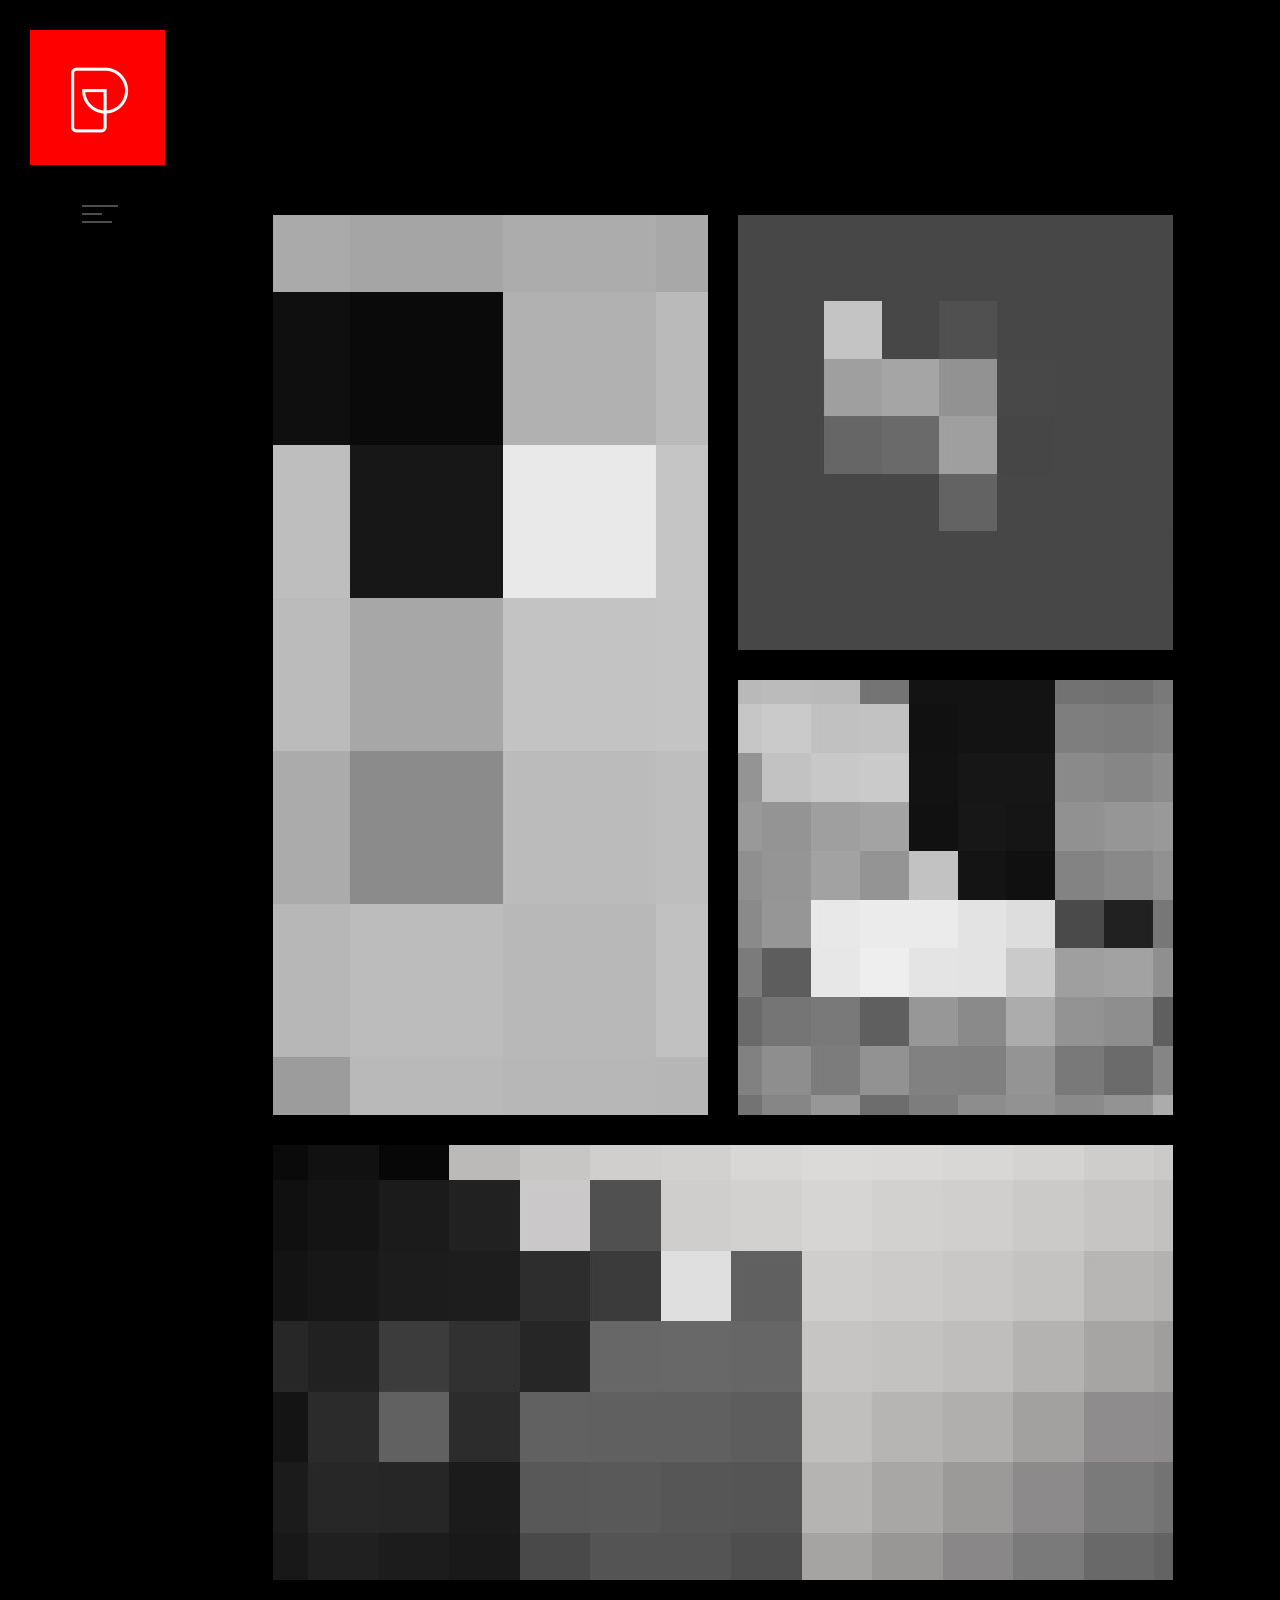
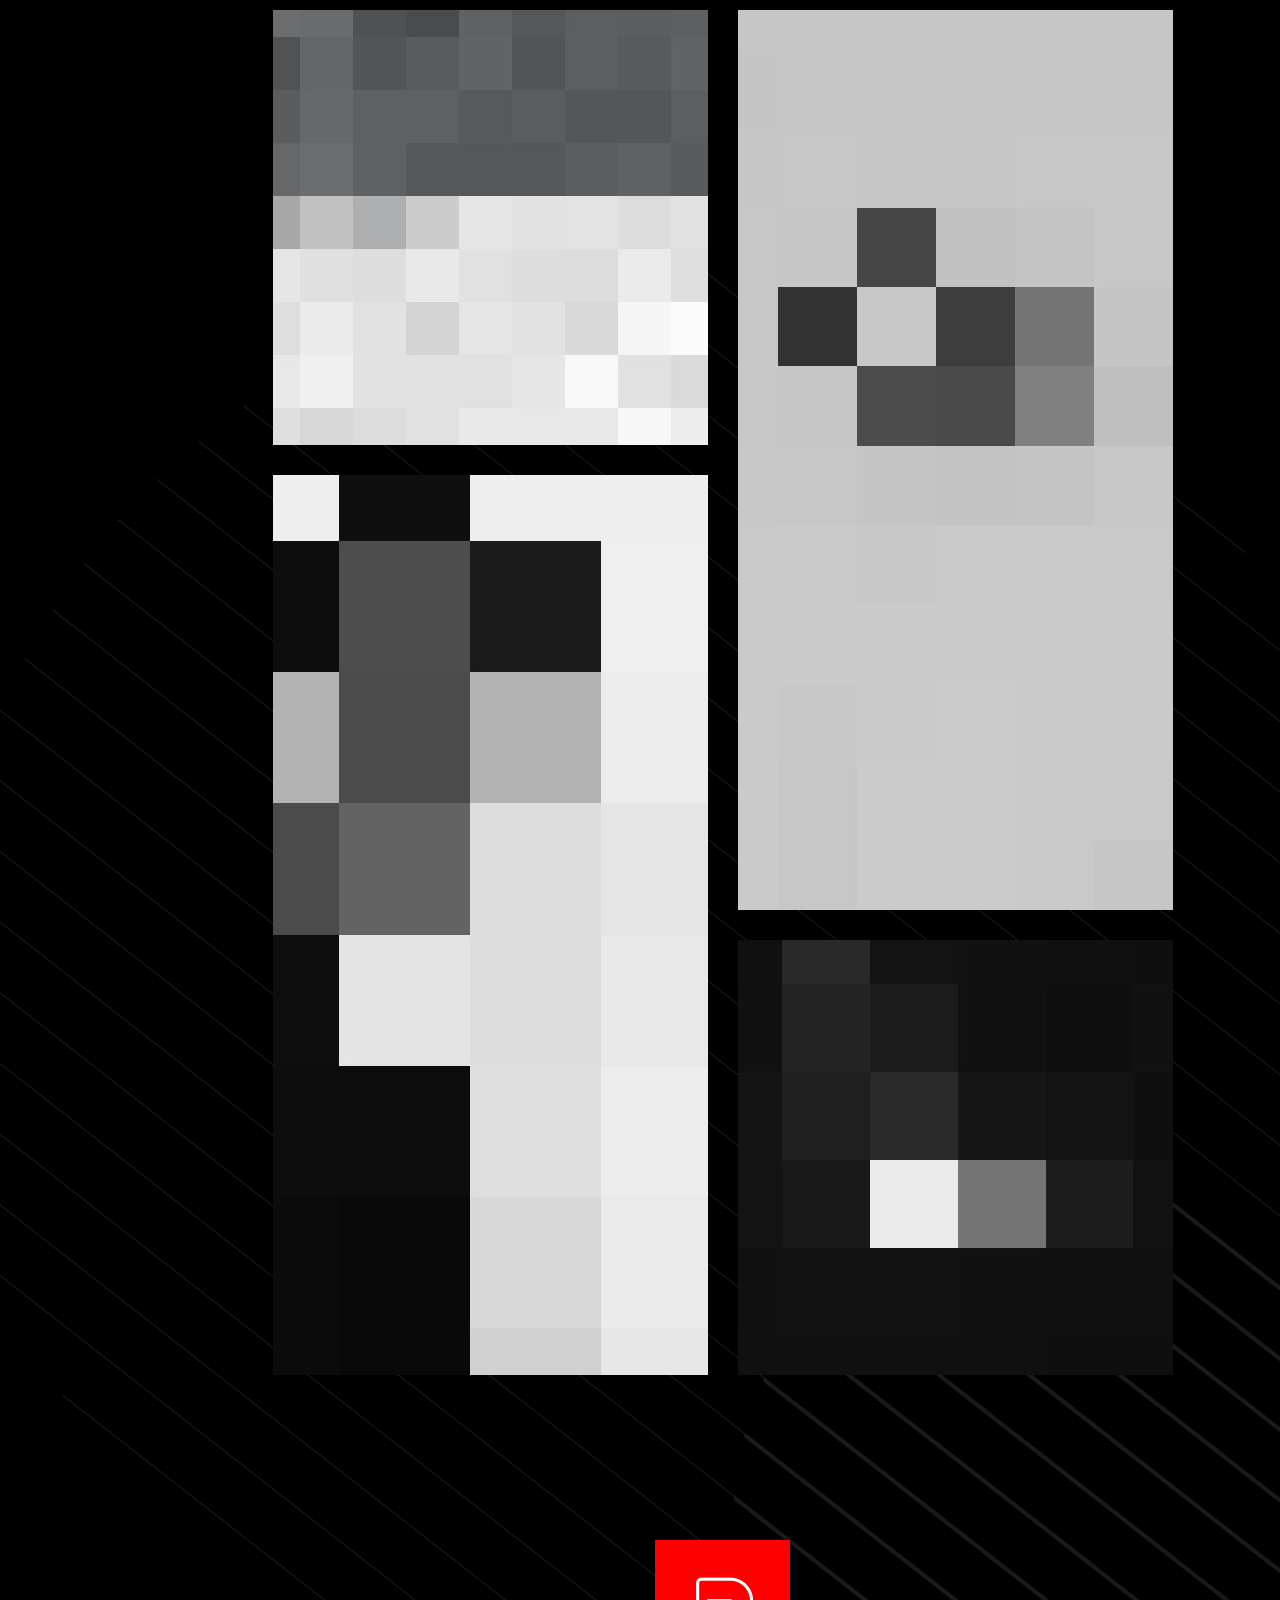
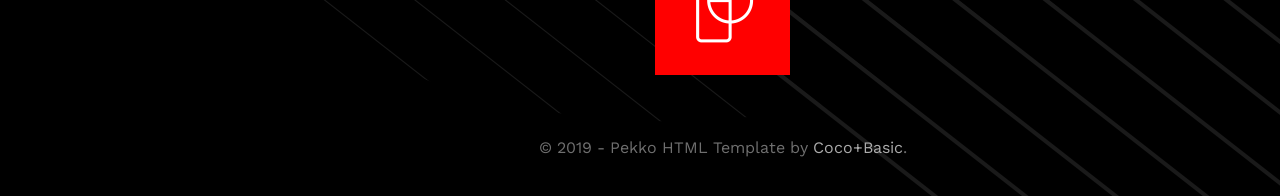
==== index.html @ 42a33bff "Index initial push" ====
<!DOCTYPE HTML>
<html lang="en-US">
    <head>
        <title>Pekko -  Minimal Black HTML Template</title>
        <meta http-equiv="Content-Type" content="text/html; charset=UTF-8">
        <meta name="description" content="Template by CocoBasic" />
        <meta name="keywords" content="HTML, CSS, JavaScript, PHP" />
        <meta name="author" content="CocoBasic" />
        <meta name="viewport" content="width=device-width, initial-scale=1, maximum-scale=1">

        <link rel="shortcut icon" href="images/favicon.ico" />    
        <link href='https://fonts.googleapis.com/css?family=Work%20Sans:400,500,700%7CUnna:400,700' rel='stylesheet' type='text/css'>		
        <link rel="stylesheet" type="text/css"  href='style.css' />

        <!--[if lt IE 9]>
                <script src="js/html5shiv.js"></script>            
                <script src="js/respond.min.js"></script>                   
        <![endif]-->         
    </head>

    <body class="page-background">

        <div class="site-wrapper">                  
            <div class="doc-loader"></div>  

            <div class="menu-holder-front">     
                <div class="header-logo">
                    <a href="index.html">
                        <img src="images/logo.png" alt="Pekko">
                    </a>               
                </div>

                <div class="toggle-holder">
                    <div id="toggle">
                        <div class="menu-line"></div>
                    </div>                
                </div>   
            </div> 

            <div class="menu-holder-back">               
                <div class="menu-wrapper-back">               
                    <nav id="header-main-menu">
                        <ul class="main-menu sm sm-clean">
                            <li>
                                <span class="menu-num">01</span>
                                <a href="index.html">Home</a>                                
                            </li>
                            <li>
                                <span class="menu-num">02</span>
                                <a href="about.html">About</a>
                            </li>                            
                            <li>
                                <span class="menu-num">03</span>
                                <a href="blog.html">Blog</a>
                            </li>
                            <li>
                                <span class="menu-num">04</span>
                                <a href="contact.html">Contact</a>
                            </li>
                        </ul>                        
                    </nav>       

                    <div class="menu-right-text">
                        <p class="menu-text-title">EMAIL</p>
                        <div class="menu-text">
                            hello@yourwebsite.com
                        </div>
                        <br>
                        <p class="menu-text-title">PHONE</p>
                        <div class="menu-text">
                            +988 345 783 174
                        </div>
                        <br>
                        <p class="menu-text-title">LOCATION</p>
                        <div class="menu-text">
                            2546 Some Street, <br>
                            US Based Left 5,<br>
                            United States, New York
                        </div>
                        <br>
                        <div class="social-holder ">
                            <a class="social-text" href="#">TWITTER</a>
                            <a class="social-text" href="#">FACEBOOK</a>
                            <a class="social-text" href="#">INSTAGRAM</a>
                        </div>
                    </div>
                </div>
            </div>                      

            <!-- Page Content Holder -->
            <div id="content" class="site-content">
                <div class="content-holder center-relative content-1170">
                    <div id="portfolio-wrapper">
                        <ul class="grid" id="portfolio-grid">                            
                            <li class="grid-sizer"></li>

                            <li class="grid-item p_one_hlaf animate">
                                <a class="item-link" href="single-portfolio.html">
                                    <img src="images/home_01.jpg" alt="" />
                                    <div class="portfolio-text-holder">
                                        <p class="portfolio-title">PHOTOGRAPHY</p>
                                    </div>
                                </a>
                            </li>

                            <li class="grid-item p_one_hlaf animate">
                                <a class="item-link" href="images/home_02B.jpg" data-rel="prettyPhoto[portfolio]">
                                    <img src="images/home_02.jpg" alt="" />
                                    <div class="portfolio-text-holder">
                                        <p class="portfolio-title">MOCKUP</p>
                                    </div>
                                </a>
                            </li>

                            <li class="grid-item p_one_hlaf animate">
                                <a class="item-link" href="https://vimeo.com/199192931" data-rel="prettyPhoto[portfolio]">
                                    <img src="images/home_03.jpg" alt="" />
                                    <div class="portfolio-text-holder">
                                        <p class="portfolio-title">SNEAKERS</p>
                                    </div>
                                </a>
                            </li>

                            <li class="grid-item p_one animate">
                                <a class="item-link" href="images/home_04.jpg" data-rel="prettyPhoto[portfolio]">
                                    <img src="images/home_04.jpg" alt="" />
                                    <div class="portfolio-text-holder">
                                        <p class="portfolio-title">ARCHITECTURE</p>
                                    </div>
                                </a>
                            </li>

                            <li class="grid-item p_one_hlaf animate">
                                <a class="item-link" href="single-portfolio.html">
                                    <img src="images/home_05.jpg" alt="" />
                                    <div class="portfolio-text-holder">
                                        <p class="portfolio-title">ART</p>
                                    </div>
                                </a>
                            </li>

                            <li class="grid-item p_one_hlaf animate">
                                <a class="item-link" href="images/home_06.jpg" data-rel="prettyPhoto[portfolio]">
                                    <img src="images/home_06.jpg" alt="" />
                                    <div class="portfolio-text-holder">
                                        <p class="portfolio-title">OFFICE</p>
                                    </div>
                                </a>
                            </li>

                            <li class="grid-item p_one_hlaf animate">
                                <a class="item-link" href="single-portfolio.html">
                                    <img src="images/home_07.jpg" alt="" />
                                    <div class="portfolio-text-holder">
                                        <p class="portfolio-title">MODEL</p>
                                    </div>
                                </a>
                            </li>

                            <li class="grid-item p_one_hlaf animate">
                                <a class="item-link" href="single-portfolio.html">
                                    <img src="images/home_08.jpg" alt="" />
                                    <div class="portfolio-text-holder">
                                        <p class="portfolio-title">MOCKUP</p>
                                    </div>
                                </a>
                            </li>

                        </ul>
                    </div>
                </div> 
            </div> 
            <!-- End Page Content Holder --> 

            <footer class="footer">
                <div class="footer-content center-relative">

                    <div class="footer-logo">
                        <img src="images/logo.png" alt="Pekko">
                    </div>        

                    <div class="copyright-holder">
                        © 2019 - Pekko HTML Template by <a href="https://cocobasic.com">Coco+Basic</a>.            
                    </div>
                </div>                
            </footer>

        </div>

        <!--Load JavaScript-->
        <script src="js/jquery.js"></script>			
        <script src='js/jquery.smartmenus.min.js'></script>                                 
        <script src='js/isotope.pkgd.js'></script>                                    
        <script src='js/jquery.prettyPhoto.js'></script>                                            
        <script src='js/swiper.min.js'></script>                        
        <script src='js/main.js'></script>
    </body>
</html>
---- style.css ----
/*------------------------------------------------------------------

version 1.1

[Table of contents]
1. 3rd Part CSS Libraries
2. Global CSS
3. Menu CSS
4. Home CSS
5. About CSS
6. Image Slider CSS
7. Blog Page CSS
8. Single Post CSS
9. Contact Page CSS
10. Footer CSS
11. Responsive CSS
-------------------------------------------------------------------*/


/* ===================================
    1. 3rd Part CSS Libraries
====================================== */

@import url("css/clear.css");
@import url("css/sm-clean.css");
@import url("css/swiper.min.css");
@import url("css/prettyPhoto.css");
@import url("css/common.css");


/* ===================================
    2. Global CSS
====================================== */

body.wait-preloader {
    overflow: hidden;
}

body {
    font-family: 'Work Sans', sans-serif;
    font-size: 16px;
    line-height: 36px;
    font-weight: 400;
    color: #ffffff;
    background-color: #000;
    overflow-x: hidden;
}

body.page-background {
    background-image: url("images/lines.png");
    background-repeat: no-repeat;    
    background-position: bottom right;
}

body a {
    text-decoration: none;
    color: #ffffff;
    transition: color .2s ease;
}

body a:hover {
    color: #acacac;
}

body p {
    margin-bottom: 16px;
}

body.open.done {
    width: 100%;
    position: absolute;
    overflow-y:scroll;
}

.site-wrapper {
    overflow: hidden;
}

.site-wrapper img {
    max-width: 100%;
    max-height: 100%;
    width: auto;
    height: auto;
    display: block;
}

.doc-loader {
    position: fixed;
    left: 0px;
    top: 0px;
    width: 100%;
    height: 100%;
    z-index: 99999;
    background-color: #000;
}

.doc-loader img {
    width: 100px;
    height: 100px;
    position: absolute;
    top: 50%;    
    left: 50%;
    transform: translate(-50%, -50%);
}

.header-logo img {
    max-width: none;
    max-height: none;
    width: 135px;
    height: 135px;
}

.site-content {
    position: relative;
    transition: transform 0.7s ease;
    width: calc(100% - 235px);
    margin-left: 165px;
    margin-top: 200px;
    padding: 0 35px;
}

.open .site-content {    
    transform: translateY(70px);    
}

h1.entry-title.page-title {
    font-family: 'Unna', serif;
    font-weight: 700;
    margin-bottom: 60px;
    font-size: 47px;
    line-height: 120%;
    padding: 0;
}

.animate {
    opacity: 0;
    transition: .5s ease-in;
    -ms-transform: translate(0px,70px);
    -webkit-transform: translate(0px,70px);
    transform: translate(0px,70px); 
}

.animate.show-it {
    opacity: 1;
    -ms-transform: translate(0px,0px); 
    -webkit-transform: translate(0px,0px);
    transform: translate(0px,0px);  
}

.content-1170 {
    width: 1170px;
    max-width: 95%;
}

.content-960 {
    width: 960px;
    max-width: 95%;
}

.medium-text {
    font-size: 22px;
    line-height: 40px;
    color: #666;
}

.info-code {
    margin-bottom: 30px;
}

.info-code-title {
    font-size: 10px;
    letter-spacing: 5px;
    margin-bottom: 0;
    line-height: 100%;
    font-weight: 500;
    color: #666;
}

.info-code-content, 
.info-code-content a {
    font-size: 15px;
}

a.socail-text {
    margin-right: 15px;
    font-size: 13px;
    letter-spacing: 1px;
    font-weight: 700;
}

a.button {
    background-color: #000;
    padding: 8px 0px 8px 11px;
    display: inline-block;
    font-size: 11px;
    min-width: 170px;
    letter-spacing: 8px;
    transition: opacity .3s ease;
    text-align: center;
    border: 1px solid;
}

a.button:hover {
    opacity: 0.8; 
}

.page-featured-image {
    margin-bottom: 80px;
}


/* ===================================
    3. Menu CSS
====================================== */

.menu-holder-front {
    display: inline-block;
    position: fixed;
    top: 30px;
    left: 30px;
    z-index: 999;
}

.header-logo {
    transition: .7s;
}

.open .header-logo {
    opacity: 0;
    pointer-events: none;
    cursor: default;
    text-decoration: none;
}

.header-logo a {
    display: inline-block
}

.toggle-holder {
    position: relative;
    width: 70px;
    height: 70px;
    margin-left: 35px;
}

.open .toggle-holder {
    position: fixed;    
}

.toggle-holder:after {
    content: "";
    width: 100%;
    height: 0;
    position: absolute;
    left: 0;
    bottom: 0;
    background-color: red;
    z-index: -1;
    transition: .3s;
}

.open .toggle-holder:after {    
    height: 100%;    
    transition-delay: .5s;
}

#toggle {
    height: 70px;
    position: relative;
}

#toggle:hover {
    cursor: pointer;
}

#toggle:before, 
#toggle:after {
    content: '';
    height: 2px;
    width: 0;
    background: #4d4d4d;
    left: 17px;
    position: absolute;
    transform-origin: 50% 50%;
    transition: transform .7s, width .3s, margin .3s;
    top: 35px;
}

#toggle:before {    
    transform: translate3d(0, -8px, 0px);    
}

#toggle.on:before {
    transform: rotate3d(0, 0, 1, 45deg) translate3d(0, 0, 0);
    background-color: #fff;
    margin-left: 5px;
    margin-top: -2px;
    width: 26px !important;
    height: 4px;
}

#toggle.on:after {
    transform: rotate3d(0, 0, 1, -45deg);
    background-color: #fff;
    margin-left: 5px !important;
    margin-top: -2px;
    width: 26px !important;
    height: 4px;
}

#toggle:after { 
    transform: translate3d(0, 8px, 0);
}

#toggle .menu-line {
    width: 0;
    height: 2px;
    background: #4d4d4d;
    left: 17px;
    position: absolute;
    transition: transform .7s, width .3s, margin .3s;
    top: 35px;
}

#toggle.all-loaded .menu-line {
    width: 20px;
}

#toggle.all-loaded:before {
    width: 36px;
}

#toggle.all-loaded:after {
    width: 30px;
}

#toggle:hover .menu-line {
    margin-left: 8px;
}

#toggle:hover:after {
    margin-left: 3px;
}

#toggle.on:hover:after {
    margin-left: 0;
}

#toggle.on .menu-line {
    opacity: 0;
}

#header-main-menu {
    width: 40%;
    display: inline-block;
    vertical-align: top;    
}

span.menu-num {
    position: absolute;
    top: 5px;
    color: #666;
    left: -25px;
}

.main-menu.sm-clean {
    background-color: transparent;
    display: inline-block;
    max-width: 90%;
}

.main-menu > li {
    margin-bottom: 15px;
}

.sm ul {
    padding-left: 0;
}

.sm-clean a {
    position: relative;
}

.sm-clean a, 
.sm-clean a:hover, 
.sm-clean a:focus, 
.sm-clean a:active {
    font-family: 'Unna', serif;
    color: #fff;
    padding: 5px 0;
    font-size: 42px;
    line-height: 110%;
    font-weight: 400;    
}

.sm-clean > li > a:after {
    content: '';
    display: block;
    width: 0;
    height: 15px;
    background-color: #333333;
    transition: width .3s;
    position: absolute;
    left: -5%;
    bottom: 8px;
    z-index: -1;
}

.sm-clean a.current:after, 
.sm-clean a:hover:after, 
.sm-clean ul a:hover:after {
    width: 110%;
}

.sm-clean a.current {
    color: #ff0000;    
}

.sm-clean a span.sub-arrow {
    color: #acacac;
    font-size: 45px !important;
    right: -45px;
    left: auto;
}

.sm-clean a span.sub-arrow:before {
    display: block;
    content: '\203A';
    transform: rotate(90deg);
}

.sm-clean a.highlighted span.sub-arrow:before {
    display: block;
    content: '\203A';
    transform: rotate(270deg) translateY(-3px);
    margin-left: -4px;
}

.sm-clean .sub-menu li a,
.sm-clean .children li a {
    color: #bbbbbb;
    text-transform: uppercase;
    font-size: 15px;
    line-height: 10px;
    padding: 10px 0;
    letter-spacing: 0.5px;
    font-weight: 400;
}

.sm-clean .sub-menu li a:hover, 
.sm-clean .sub-menu li a.current, 
.sm-clean .children li a:hover, 
.sm-clean .children li a.current {
    color: #fff;
}

.menu-holder-back {
    width: 100%;
    position: fixed;
    background-color: #000;    
    background-image: url("images/lines.png");  
    background-repeat: no-repeat;
    background-position: bottom right;
    height: 100%;
    overflow-y: auto;
    overflow-x: hidden;
    z-index: 998;
    top: 0;
    left: 0;
    padding-top: 135px;
    visibility: hidden;
    opacity: 0;
    transition: visibility 0s linear 0.5s, opacity 0.7s ease;
}

.menu-holder-back.open {
    visibility: visible;
    opacity: 1;
    transition-delay: 0s;    

}

.menu-holder-back {
    padding-top: 0;
    height: 100%;
}

@media screen and (min-width: 768px) {

    .menu-holder-back > * {
        position: relative;
        top: 50%;
        transform: translateY(-50%);
    }

}

.menu-wrapper-back {
    width: 1110px;
    max-width: 95%;
    margin: 70px auto 0;
    padding-left: 165px;
    opacity: 0;
    transition: opacity 0.7s ease, margin-top 0.7s ease;
}

.open .menu-wrapper-back {
    opacity: 1;
    margin-top: 0;
    transition-delay: 0.3s;
}

.menu-text {    
    font-size: 16px;
    line-height: 170%;    
}

.menu-right-text .menu-text a:hover {
    color: #acacac;
}

p.menu-text-title {
    font-size: 10px;
    line-height: 110%;
    letter-spacing: 1px;
    padding-bottom: 6px;
    margin-bottom: 0;
}

.menu-right-text {
    display: inline-block;
    width: 45%;
    vertical-align: top;
}

a.social-text {    
    margin-right: 35px;
    font-size: 10px;
    letter-spacing: 1px;
}

.social-holder a:last-of-type {
    margin-right: 0;
}


/* ===================================
    4. Home CSS
====================================== */

#portfolio-wrapper {
    width: 100%;
    max-width: 930px;
    margin: 0 auto;
    position: relative;
}

#portfolio-grid {
    transition: all .5s ease;
    opacity: 1;
    transform: translateY(0px);
    padding: 0;
    list-style: none;    
}

.grid {    
    width: 100%;
    margin: 0 auto;    
    overflow: hidden;
    position: relative;
    max-width: 100%;
}

.grid-sizer {
    width: 50%;
}

.grid-item {
    float: left;
    font-size: 0;
    line-height: 0;
    width: 100%;
    overflow: hidden;
    width: calc(50% - 30px);
    border: 15px solid transparent;
}

.grid-item.p_one_half {
    width: 50%;
}

.grid-item.p_one {
    width: calc(100% - 30px);
}

.grid-item img {
    width: 100% !important;
    height: auto;
    display: block;    
}

.grid-item .entry-holder {
    text-align: center;
    background-color: #fff;
    padding: 50px 20px;
}

.grid-item a.item-link:after {
    content: "";
    display: block;
    position: absolute;
    width: 100%;
    height: 100%;
    background-color: rgba(0, 0, 0, 0.75);
    left: 0;
    top: 0;
    opacity: 0;
    transition: opacity .3s ease;
}

.portfolio-text-holder {
    color: white;
    position: absolute;
    top: 50%;
    left: 50%;
    display: inline-block;
    z-index: 1;
    opacity: 0;
    transform: translate(-50%, -50%);
    transition: all .3s ease;
    text-align: center;
}

.portfolio-title {
    font-size: 14px;
    line-height: 120%;
    font-weight: 500;
    letter-spacing: 3px;
    margin-bottom: 0;    
    border: 1px solid;
    padding: 12px 25px;
}

.grid-item a.item-link:hover:after, 
.grid-item a.item-link:hover .portfolio-text-holder {
    opacity: 1;
}


/* ===================================
    5. About CSS
====================================== */

ul.timeline-holder {
    margin: 0;
    padding: 0 0 0 40px;
}

li.timeline-event {
    margin: 0 0 42px 60px;
    position: relative;
    padding-top: 5px;
    padding-left: 10px;
    list-style: none;
    color: #808080;
    transition: .3s;
}

li.timeline-event:hover {
    color: #fff;
}

li.timeline-event:before {
    content: "";
    width: 2px;
    height: calc(100% - 20px);
    position: absolute;
    background-color: #333;
    left: -30px;
    top: 51px;
}

li.timeline-event:last-child:before {
    display: none;
}

li.timeline-event:last-child {
    margin-bottom: 0;
}

li.timeline-event:hover span.timeline-circle:before {
    background-color: #333;
}

span.timeline-circle {
    position: absolute;
    top: 0;
    left: -30px;
}

span.timeline-circle:before {
    content: "";
    display: block;
    width: 30px;
    height: 30px;
    border-radius: 90%;
    border: 2px solid #333;
    position: absolute;
    left: -16px;
    top: 3px;
    z-index: 1;
    transition: .3s;
}

.timeline-event-date {
    position: absolute;
    left: -100px;
    top: 2px;
    color: #fff;
    transition: .3s;
}

li.timeline-event:hover .timeline-event-date {
    transform: translateX(-10px);
}

.timeline-event-content {
    line-height: 160%;
    text-align: left;
}


/* ===================================
    6. Image Slider CSS
====================================== */

.simple-image-slider-pagination.swiper-pagination {
    left: 50%;
    transform: translateX(-50%);    
    position: relative;
    margin-bottom: 50px;
    margin-top: 30px;
}

.simple-image-slider-pagination .swiper-pagination-bullet {
    width: 15px;
    height: 15px;
    opacity: 1;
    vertical-align: middle;
    margin: 0 5px;
    border: 3px solid white;
}

.simple-image-slider-pagination .swiper-pagination-bullet.swiper-pagination-bullet-active {
    border-color: #666;
    background-color: #666;
}


/* ===================================
    7. Blog Page CSS
====================================== */

.blog-holder > article {
    margin-bottom: 100px;
}

.blog-holder > article:last-of-type {
    margin-bottom: 0;
}

.blog-item-holder .entry-holder {
    width: 100%;
    position: relative;
    text-align: center;
}

.blog-item-holder img {    
    margin-bottom: -50px;
}

.blog-item-holder .entry-info {
    margin: 0;
    list-style: none;
    padding: 20px;
    display: inline-flex;
    width: 100%;
    max-width: 740px;
    justify-content: space-around;
    background-color: #fff;
    color: #000;
}

.blog-item-holder h2.entry-title {
    font-family: 'Unna', serif;
    font-weight: 700;
    font-size: 47px;
    line-height: 120%;
    padding: 0;
    word-break: break-word;
    margin: 0 auto -95px;
    max-width: 550px;
    position: relative;
}

.entry-info li {
    font-size: 15px;
    line-height: 100%;
}

.entry-info li .entry-info-text {
    font-weight: 500;
    font-size: 10px;
    color: #666666;
    letter-spacing: 3px;
    margin-bottom: 7px;
}


/* ===================================
    8. Single Post CSS
====================================== */

.single-post .post-info-wrapper {
    font-size: 15px;
    width: 150px;
    margin-right: 100px;
    float: left;
    clear: left;
    min-width: 150px;
    min-height: 1px;
    margin-top: 9px;
}

.single-post .post-info-wrapper .entry-info,
.single-post .post-info-wrapper .entry-info a {
    position: relative;
    color: #808080;
}

.single-post .post-info-wrapper .entry-info a:hover {
    color: #fff;
}

.single-post .post-info-wrapper .entry-info > div {
    margin-bottom: 20px;
}

.single-post .post-info-wrapper .entry-info > div:last-of-type {
    margin-bottom: 0;
}

.single-post .post-info-wrapper .text-holder {
    font-size: 10px;
    color: #fff;
    letter-spacing: 3px;
    margin-bottom: 0;
    line-height: 15px;
    font-weight: 500;
}

.single-post h1.entry-title {
    font-family: "Unna", serif;
    font-weight: 700;
    font-size: 47px;
    line-height: 120%;
    -ms-word-wrap: break-word;
    word-wrap: break-word;
    padding: 0;
    margin: 0 auto 60px;
    width: 680px;
    max-width: 100%;
    text-align: center;
}

.single-post .entry-info div:last-of-type:after {
    display: none;
}

.single-post .entry-info ul {
    padding: 0;
    margin: 0;
    list-style: none;
}

.single-post .entry-info ul li {
    display: inline-block;
}

.single-post .entry-info .cat-links li:after {
    content: ",";
    padding-right: 5px;
}

.single-post .entry-info .cat-links ul li:last-child:after {
    display: none;
}

.img-caption {
    display: table;
    padding: 12px 60px;
    margin: 0 auto;
    text-align: center;
    background-color: #808080;
    margin-top: -30px;
    position: relative;
    z-index: 1;
}

.single-post .entry-content {
    width: 680px;
    float: left;
    margin: 0 auto;
    max-width: 100%;
}

.tags-holder {
    margin: 30px 0;
    display: inline-block;
}

.tags-holder a  {
    color: #808080;
    border: 3px solid #808080;
    text-decoration: none;
    margin-right: 20px;
    margin-top: 10px;
    margin-bottom: 10px;
    display: inline-block;
    padding: 5px 17px 5px 20px;
    font-size: 10px;
    text-transform: uppercase;
    background-color: transparent;
    border-radius: 50px;
    transition: all .3s ease;
    letter-spacing: 3px;
    font-weight: 700;
}

.tags-holder a:last-of-type {
    margin-right: 0;
}

.tags-holder a:hover {   
    color: #fff;
    border-color: #fff;
}


/* ===================================
    9. Contact Page CSS
====================================== */

.my-info span {
    color: #808080;
}

.contact-form input[type=text], 
.contact-form input[type=email], 
.contact-form textarea {
    border: 0;
    border-bottom: 2px solid #333333;
    padding-top: 13px;
    padding-bottom: 13px;
    margin: 10px 0;
    height: 28px;
    font-size: 14px;
    font-family: 'Work Sans', sans-serif;
    width: 100%;
    line-height: 25px;
    background-color: transparent;
    color: #808080;
}

.contact-form input[name="your-name"] {
    margin-top: 0;
    padding-top: 0;
}

.contact-form textarea {
    height: 150px;
}

.contact-form input[type=submit] {
    display: inline-block;
    border: 2px solid;
    text-align: center;
    padding: 20px 0px;
    font-size: 14px;
    cursor: pointer;
    margin-bottom: 25px;
    vertical-align: middle;
    text-decoration: none;
    background-color: #1a1a1a;
    color: #808080;
    font-family: 'Work Sans', sans-serif;
    font-weight: 700;
    width: 100%;
    letter-spacing: 8px;
    transition: opacity .3s ease;
    cursor: pointer;
}

.contact-form input[type=submit]:hover {
    opacity: 0.8;
}

.contact-form input[type=text]::-webkit-input-placeholder, 
.contact-form input[type=email]::-webkit-input-placeholder, 
.contact-form textarea::-webkit-input-placeholder {
    font-family: 'Work Sans', sans-serif;
    color: #808080;
    font-weight: 400;
    font-size: 14px;
    line-height: 25px;    
    opacity: 1;  
}

.contact-form input[type=text]:-ms-input-placeholder, 
.contact-form input[type=email]:-ms-input-placeholder, 
.contact-form textarea:-ms-input-placeholder {
    font-family: 'Work Sans', sans-serif;
    color: #808080;
    font-weight: 400;
    font-size: 14px;
    line-height: 25px;    
    opacity: 1;  
}

.contact-form input[type=text]::placeholder, 
.contact-form input[type=email]::placeholder, 
.contact-form textarea::placeholder {
    font-family: 'Work Sans', sans-serif;
    color: #808080;
    font-weight: 400;
    font-size: 14px;
    line-height: 25px;
    opacity: 1;    
}


/* ===================================
    10. Footer CSS
====================================== */

footer {
    width: calc(100% - 165px);
    margin-left: 165px;
}

.footer-content {
    color: #6f6f6f;
    margin-top: 150px;
}

.footer-content a {
    color: #acacac;
}

.footer-content a:hover {
    color: #fff;
}

.footer-logo img {
    width: 135px;
    height: 135px;
    margin: 0 auto 55px;
    display: block;
}

.copyright-holder {
    text-align: center;
    margin-bottom: 30px;
}


/* ===================================
    11. Responsive CSS
====================================== */

@media screen and (max-width: 1366px) {

    .menu-wrapper-back {
        padding-left: 25%;
    }

}

@media screen and (max-width: 1360px) {

    .blog-item-holder .entry-info {
        max-width: 85%;
    }      

    .single-post .post-info-wrapper {
        float: none;
        width: 100%;
        text-align: center;
        margin-bottom: 50px;
    }    

    .single-post .post-info-wrapper .entry-info {
        position: relative !important;
        top: 0 !important;
    }

    .single-post .post-info-wrapper .entry-info > div {
        display: inline-block;
        margin: 0 20px;
    }

    .single-post .entry-content {
        float: none;
    }

}

@media screen and (max-width: 1020px) {   

    .site-content,
    footer {        
        padding: 0;
        width: 100%;
        margin-left: auto;
    }

    .site-content {
        margin-top: 80px;
    }

    .header-logo img,
    .footer-logo img {
        width: 70px;
        height: auto;
    }    

    #toggle {
        padding: 0;
    }

    .menu-holder-front {
        display: block;
        position: relative;
        width: calc(100% - 30px);
        left: 15px;
    }

    .toggle-holder {
        right: 15px;
        top: 0;
        position: absolute;
        margin-left: 0;
    }

    .open .toggle-holder {
        top: 30px;
        right: 30px;
    }

    .menu-wrapper-back {
        padding-top: 100px;
        padding-left: 10%;
    }    

    .blog-item-holder .entry-holder {
        opacity: 1;
        padding: 25px 0;
    }

    .blog-item-holder .entry-holder {
        display: block;
    }

    .one_half, 
    .one_third, 
    .one_fourth, 
    .two_third, 
    .three_fourth {
        width: 100% !important;
        float: none;
        margin-right: 0;
        margin-left: 0;
    }

    .contact-form {
        margin-top: 50px;
    }

    .footer-content {
        margin-top: 75px;
    }

}


@media screen and (max-width: 767px) {

    .menu-wrapper-back {
        padding-left: 0;
    }    

    body.page-background,
    .menu-holder-back {
        background-image: none;
    }

    #header-main-menu {
        width: 90% !important;
        display: block;
        margin-left: 70px;
    }   

    .menu-left-part {
        padding-top: 100px;
        height: calc(100% - 100px);
        padding-left: 45px;
        width: calc(100% - 45px);
    }

    .menu-left-part > * {
        position: relative;
        top: 0;
        transform: none;
    }

    .menu-right-text {
        display: block;
        width: 75%;
        margin-left: 50px;
        margin-top: 40px;
        margin-bottom: 40px;
    }

    .grid-item, 
    .grid-sizer {
        width: 100% !important;
        float: none;
        border: 0;
        margin-bottom: 20px;
    }      

    .blog-item-holder h2.entry-title {
        max-width: 100%;
        margin-bottom: 30px;
    }

    .blog-item-holder .entry-info {
        display: none;
    }

    .single-post h1.entry-title, 
    .blog-item-holder h2.entry-title, 
    h1.entry-title.page-title {
        font-size: 34px;
        margin-bottom: 35px;
    }   

    .page-featured-image {
        margin-bottom: 40px;
    }

    .img-caption {
        font-size: 12px;
        line-height: 130%;
        margin-top: 0;
    }

}

@media screen and (max-width: 650px) {

    .single-content-wrapper {
        margin-top: 40px;
    }

    .single-post h1.entry-title, 
    .blog-item-holder h2.entry-title, 
    h1.entry-title.page-title {
        font-size: 27px;        
    }  

    .simple-image-slider-pagination.swiper-pagination {
        margin-bottom: 15px;
    }    

    .single-post .post-info-wrapper .entry-info > div {
        display: block;
        line-height: 130%;
        margin: 20px 0;
    }

}
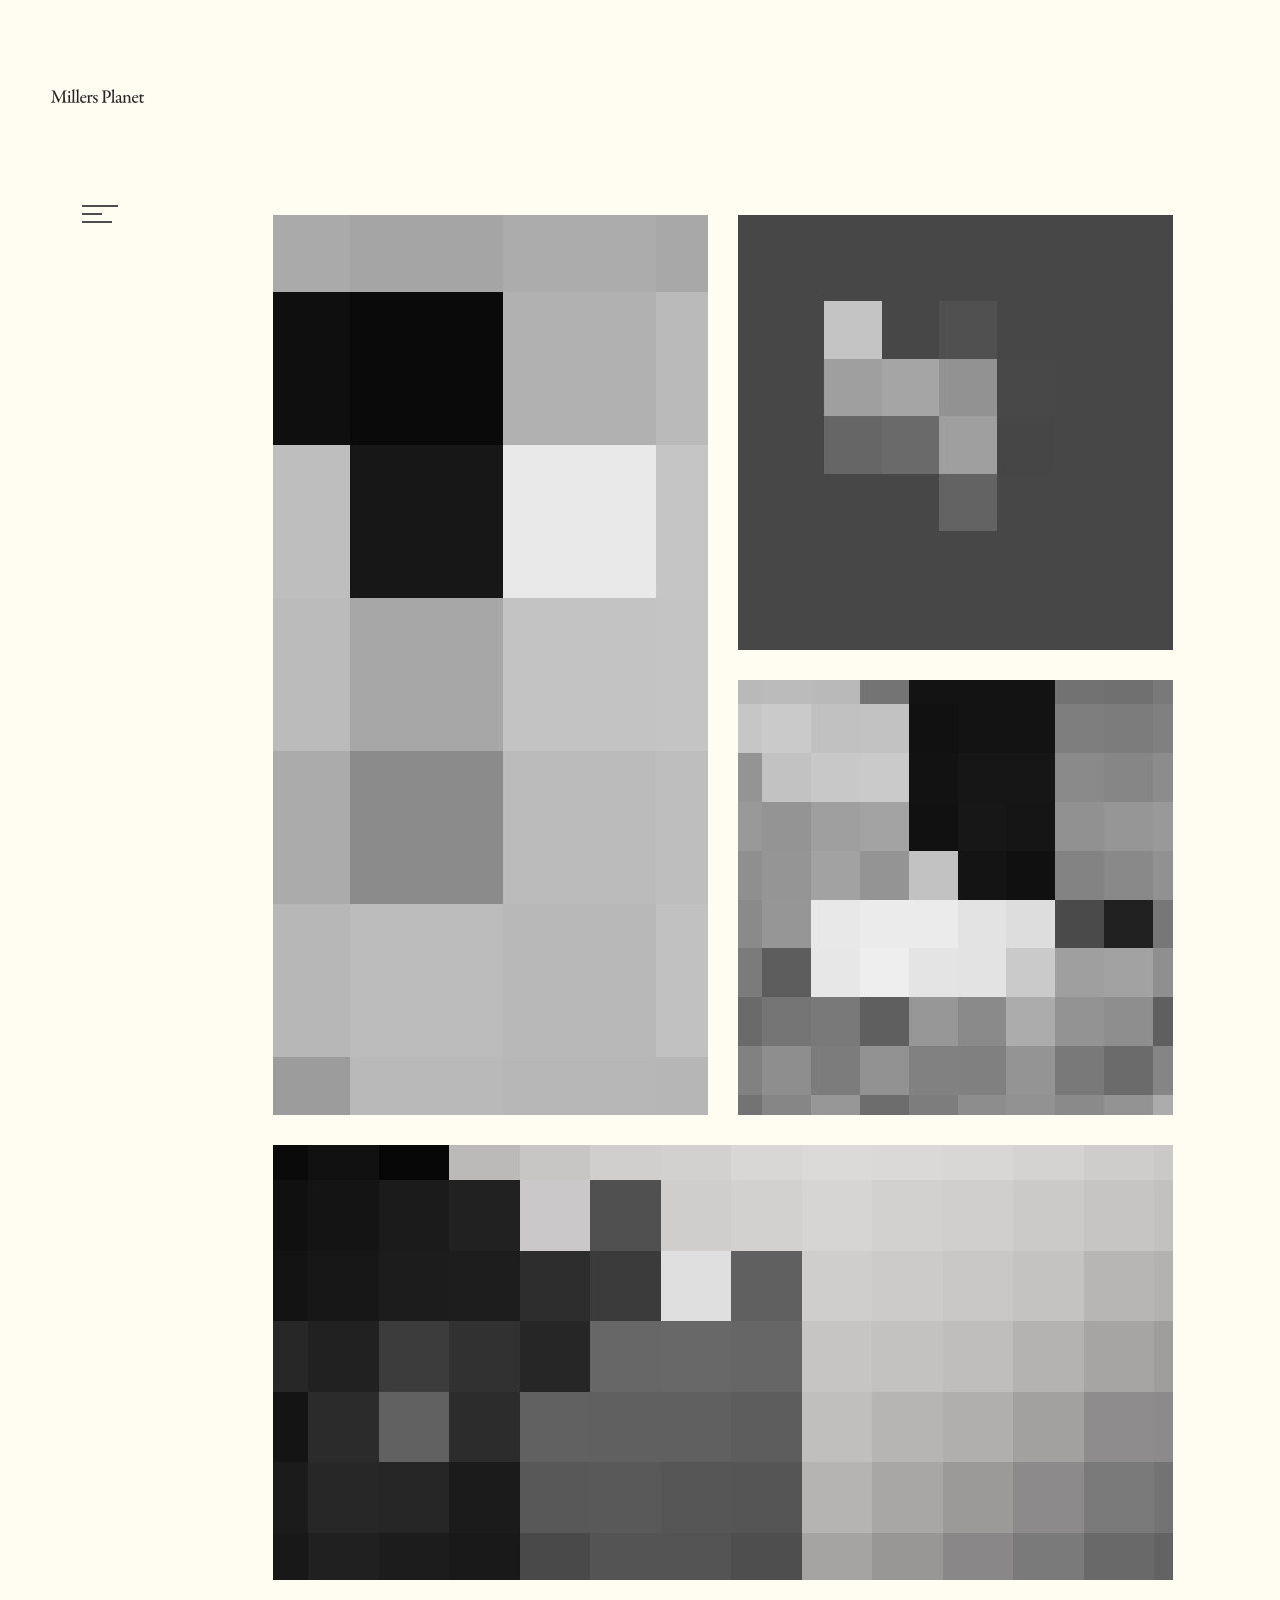
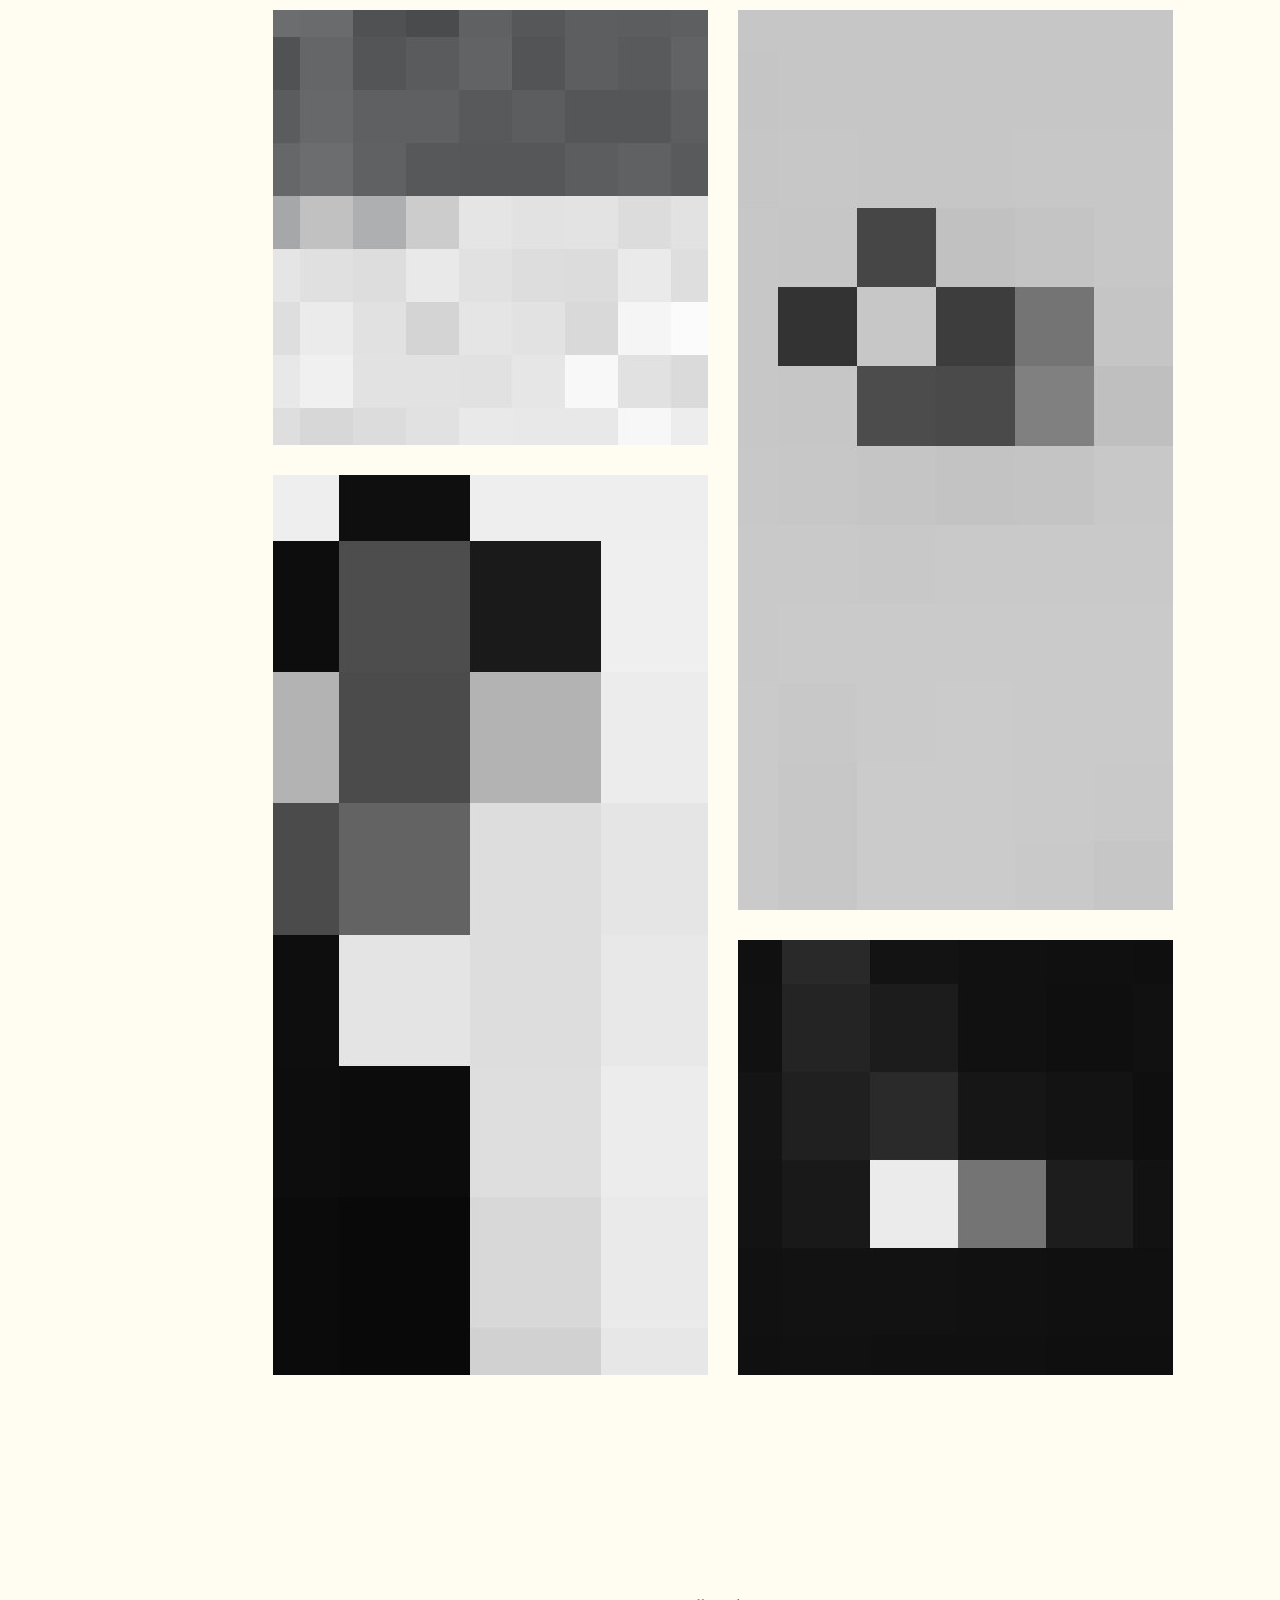
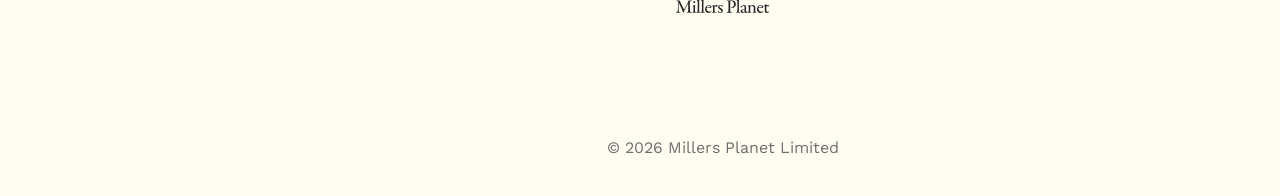
==== commit d019493a: "Updates" ====
--- a/index.html
+++ b/index.html
@@ -1,7 +1,7 @@
 <!DOCTYPE HTML>
 <html lang="en-US">
     <head>
-        <title>Pekko -  Minimal Black HTML Template</title>
+        <title>Millers Planet</title>
         <meta http-equiv="Content-Type" content="text/html; charset=UTF-8">
         <meta name="description" content="Template by CocoBasic" />
         <meta name="keywords" content="HTML, CSS, JavaScript, PHP" />
@@ -51,10 +51,6 @@
                             </li>                            
                             <li>
                                 <span class="menu-num">03</span>
-                                <a href="blog.html">Blog</a>
-                            </li>
-                            <li>
-                                <span class="menu-num">04</span>
                                 <a href="contact.html">Contact</a>
                             </li>
                         </ul>                        
@@ -63,26 +59,14 @@
                     <div class="menu-right-text">
                         <p class="menu-text-title">EMAIL</p>
                         <div class="menu-text">
-                            hello@yourwebsite.com
-                        </div>
-                        <br>
-                        <p class="menu-text-title">PHONE</p>
-                        <div class="menu-text">
-                            +988 345 783 174
+                            hello@millersplanet.co.uk
                         </div>
                         <br>
                         <p class="menu-text-title">LOCATION</p>
                         <div class="menu-text">
-                            2546 Some Street, <br>
-                            US Based Left 5,<br>
-                            United States, New York
+                            London, United Kingdom<br>
                         </div>
                         <br>
-                        <div class="social-holder ">
-                            <a class="social-text" href="#">TWITTER</a>
-                            <a class="social-text" href="#">FACEBOOK</a>
-                            <a class="social-text" href="#">INSTAGRAM</a>
-                        </div>
                     </div>
                 </div>
             </div>                      
@@ -95,7 +79,6 @@
                             <li class="grid-sizer"></li>
 
                             <li class="grid-item p_one_hlaf animate">
-                                <a class="item-link" href="single-portfolio.html">
                                     <img src="images/home_01.jpg" alt="" />
                                     <div class="portfolio-text-holder">
                                         <p class="portfolio-title">PHOTOGRAPHY</p>
@@ -104,7 +87,6 @@
                             </li>
 
                             <li class="grid-item p_one_hlaf animate">
-                                <a class="item-link" href="images/home_02B.jpg" data-rel="prettyPhoto[portfolio]">
                                     <img src="images/home_02.jpg" alt="" />
                                     <div class="portfolio-text-holder">
                                         <p class="portfolio-title">MOCKUP</p>
@@ -113,7 +95,6 @@
                             </li>
 
                             <li class="grid-item p_one_hlaf animate">
-                                <a class="item-link" href="https://vimeo.com/199192931" data-rel="prettyPhoto[portfolio]">
                                     <img src="images/home_03.jpg" alt="" />
                                     <div class="portfolio-text-holder">
                                         <p class="portfolio-title">SNEAKERS</p>
@@ -122,7 +103,6 @@
                             </li>
 
                             <li class="grid-item p_one animate">
-                                <a class="item-link" href="images/home_04.jpg" data-rel="prettyPhoto[portfolio]">
                                     <img src="images/home_04.jpg" alt="" />
                                     <div class="portfolio-text-holder">
                                         <p class="portfolio-title">ARCHITECTURE</p>
@@ -131,7 +111,6 @@
                             </li>
 
                             <li class="grid-item p_one_hlaf animate">
-                                <a class="item-link" href="single-portfolio.html">
                                     <img src="images/home_05.jpg" alt="" />
                                     <div class="portfolio-text-holder">
                                         <p class="portfolio-title">ART</p>
@@ -140,7 +119,6 @@
                             </li>
 
                             <li class="grid-item p_one_hlaf animate">
-                                <a class="item-link" href="images/home_06.jpg" data-rel="prettyPhoto[portfolio]">
                                     <img src="images/home_06.jpg" alt="" />
                                     <div class="portfolio-text-holder">
                                         <p class="portfolio-title">OFFICE</p>
@@ -149,7 +127,6 @@
                             </li>
 
                             <li class="grid-item p_one_hlaf animate">
-                                <a class="item-link" href="single-portfolio.html">
                                     <img src="images/home_07.jpg" alt="" />
                                     <div class="portfolio-text-holder">
                                         <p class="portfolio-title">MODEL</p>
@@ -158,7 +135,6 @@
                             </li>
 
                             <li class="grid-item p_one_hlaf animate">
-                                <a class="item-link" href="single-portfolio.html">
                                     <img src="images/home_08.jpg" alt="" />
                                     <div class="portfolio-text-holder">
                                         <p class="portfolio-title">MOCKUP</p>
@@ -180,7 +156,7 @@
                     </div>        
 
                     <div class="copyright-holder">
-                        © 2019 - Pekko HTML Template by <a href="https://cocobasic.com">Coco+Basic</a>.            
+                        © 2026 Millers Planet Limited            
                     </div>
                 </div>                
             </footer>
--- a/style.css
+++ b/style.css
@@ -1,1293 +1,1287 @@
-
-/*------------------------------------------------------------------
-
-version 1.1
-
-[Table of contents]
-1. 3rd Part CSS Libraries
-2. Global CSS
-3. Menu CSS
-4. Home CSS
-5. About CSS
-6. Image Slider CSS
-7. Blog Page CSS
-8. Single Post CSS
-9. Contact Page CSS
-10. Footer CSS
-11. Responsive CSS
--------------------------------------------------------------------*/
-
-
-/* ===================================
-    1. 3rd Part CSS Libraries
-====================================== */
-
-@import url("css/clear.css");
-@import url("css/sm-clean.css");
-@import url("css/swiper.min.css");
-@import url("css/prettyPhoto.css");
-@import url("css/common.css");
-
-
-/* ===================================
-    2. Global CSS
-====================================== */
-
-body.wait-preloader {
-    overflow: hidden;
-}
-
-body {
-    font-family: 'Work Sans', sans-serif;
-    font-size: 16px;
-    line-height: 36px;
-    font-weight: 400;
-    color: #ffffff;
-    background-color: #000;
-    overflow-x: hidden;
-}
-
-body.page-background {
-    background-image: url("images/lines.png");
-    background-repeat: no-repeat;    
-    background-position: bottom right;
-}
-
-body a {
-    text-decoration: none;
-    color: #ffffff;
-    transition: color .2s ease;
-}
-
-body a:hover {
-    color: #acacac;
-}
-
-body p {
-    margin-bottom: 16px;
-}
-
-body.open.done {
-    width: 100%;
-    position: absolute;
-    overflow-y:scroll;
-}
-
-.site-wrapper {
-    overflow: hidden;
-}
-
-.site-wrapper img {
-    max-width: 100%;
-    max-height: 100%;
-    width: auto;
-    height: auto;
-    display: block;
-}
-
-.doc-loader {
-    position: fixed;
-    left: 0px;
-    top: 0px;
-    width: 100%;
-    height: 100%;
-    z-index: 99999;
-    background-color: #000;
-}
-
-.doc-loader img {
-    width: 100px;
-    height: 100px;
-    position: absolute;
-    top: 50%;    
-    left: 50%;
-    transform: translate(-50%, -50%);
-}
-
-.header-logo img {
-    max-width: none;
-    max-height: none;
-    width: 135px;
-    height: 135px;
-}
-
-.site-content {
-    position: relative;
-    transition: transform 0.7s ease;
-    width: calc(100% - 235px);
-    margin-left: 165px;
-    margin-top: 200px;
-    padding: 0 35px;
-}
-
-.open .site-content {    
-    transform: translateY(70px);    
-}
-
-h1.entry-title.page-title {
-    font-family: 'Unna', serif;
-    font-weight: 700;
-    margin-bottom: 60px;
-    font-size: 47px;
-    line-height: 120%;
-    padding: 0;
-}
-
-.animate {
-    opacity: 0;
-    transition: .5s ease-in;
-    -ms-transform: translate(0px,70px);
-    -webkit-transform: translate(0px,70px);
-    transform: translate(0px,70px); 
-}
-
-.animate.show-it {
-    opacity: 1;
-    -ms-transform: translate(0px,0px); 
-    -webkit-transform: translate(0px,0px);
-    transform: translate(0px,0px);  
-}
-
-.content-1170 {
-    width: 1170px;
-    max-width: 95%;
-}
-
-.content-960 {
-    width: 960px;
-    max-width: 95%;
-}
-
-.medium-text {
-    font-size: 22px;
-    line-height: 40px;
-    color: #666;
-}
-
-.info-code {
-    margin-bottom: 30px;
-}
-
-.info-code-title {
-    font-size: 10px;
-    letter-spacing: 5px;
-    margin-bottom: 0;
-    line-height: 100%;
-    font-weight: 500;
-    color: #666;
-}
-
-.info-code-content, 
-.info-code-content a {
-    font-size: 15px;
-}
-
-a.socail-text {
-    margin-right: 15px;
-    font-size: 13px;
-    letter-spacing: 1px;
-    font-weight: 700;
-}
-
-a.button {
-    background-color: #000;
-    padding: 8px 0px 8px 11px;
-    display: inline-block;
-    font-size: 11px;
-    min-width: 170px;
-    letter-spacing: 8px;
-    transition: opacity .3s ease;
-    text-align: center;
-    border: 1px solid;
-}
-
-a.button:hover {
-    opacity: 0.8; 
-}
-
-.page-featured-image {
-    margin-bottom: 80px;
-}
-
-
-/* ===================================
-    3. Menu CSS
-====================================== */
-
-.menu-holder-front {
-    display: inline-block;
-    position: fixed;
-    top: 30px;
-    left: 30px;
-    z-index: 999;
-}
-
-.header-logo {
-    transition: .7s;
-}
-
-.open .header-logo {
-    opacity: 0;
-    pointer-events: none;
-    cursor: default;
-    text-decoration: none;
-}
-
-.header-logo a {
-    display: inline-block
-}
-
-.toggle-holder {
-    position: relative;
-    width: 70px;
-    height: 70px;
-    margin-left: 35px;
-}
-
-.open .toggle-holder {
-    position: fixed;    
-}
-
-.toggle-holder:after {
-    content: "";
-    width: 100%;
-    height: 0;
-    position: absolute;
-    left: 0;
-    bottom: 0;
-    background-color: red;
-    z-index: -1;
-    transition: .3s;
-}
-
-.open .toggle-holder:after {    
-    height: 100%;    
-    transition-delay: .5s;
-}
-
-#toggle {
-    height: 70px;
-    position: relative;
-}
-
-#toggle:hover {
-    cursor: pointer;
-}
-
-#toggle:before, 
-#toggle:after {
-    content: '';
-    height: 2px;
-    width: 0;
-    background: #4d4d4d;
-    left: 17px;
-    position: absolute;
-    transform-origin: 50% 50%;
-    transition: transform .7s, width .3s, margin .3s;
-    top: 35px;
-}
-
-#toggle:before {    
-    transform: translate3d(0, -8px, 0px);    
-}
-
-#toggle.on:before {
-    transform: rotate3d(0, 0, 1, 45deg) translate3d(0, 0, 0);
-    background-color: #fff;
-    margin-left: 5px;
-    margin-top: -2px;
-    width: 26px !important;
-    height: 4px;
-}
-
-#toggle.on:after {
-    transform: rotate3d(0, 0, 1, -45deg);
-    background-color: #fff;
-    margin-left: 5px !important;
-    margin-top: -2px;
-    width: 26px !important;
-    height: 4px;
-}
-
-#toggle:after { 
-    transform: translate3d(0, 8px, 0);
-}
-
-#toggle .menu-line {
-    width: 0;
-    height: 2px;
-    background: #4d4d4d;
-    left: 17px;
-    position: absolute;
-    transition: transform .7s, width .3s, margin .3s;
-    top: 35px;
-}
-
-#toggle.all-loaded .menu-line {
-    width: 20px;
-}
-
-#toggle.all-loaded:before {
-    width: 36px;
-}
-
-#toggle.all-loaded:after {
-    width: 30px;
-}
-
-#toggle:hover .menu-line {
-    margin-left: 8px;
-}
-
-#toggle:hover:after {
-    margin-left: 3px;
-}
-
-#toggle.on:hover:after {
-    margin-left: 0;
-}
-
-#toggle.on .menu-line {
-    opacity: 0;
-}
-
-#header-main-menu {
-    width: 40%;
-    display: inline-block;
-    vertical-align: top;    
-}
-
-span.menu-num {
-    position: absolute;
-    top: 5px;
-    color: #666;
-    left: -25px;
-}
-
-.main-menu.sm-clean {
-    background-color: transparent;
-    display: inline-block;
-    max-width: 90%;
-}
-
-.main-menu > li {
-    margin-bottom: 15px;
-}
-
-.sm ul {
-    padding-left: 0;
-}
-
-.sm-clean a {
-    position: relative;
-}
-
-.sm-clean a, 
-.sm-clean a:hover, 
-.sm-clean a:focus, 
-.sm-clean a:active {
-    font-family: 'Unna', serif;
-    color: #fff;
-    padding: 5px 0;
-    font-size: 42px;
-    line-height: 110%;
-    font-weight: 400;    
-}
-
-.sm-clean > li > a:after {
-    content: '';
-    display: block;
-    width: 0;
-    height: 15px;
-    background-color: #333333;
-    transition: width .3s;
-    position: absolute;
-    left: -5%;
-    bottom: 8px;
-    z-index: -1;
-}
-
-.sm-clean a.current:after, 
-.sm-clean a:hover:after, 
-.sm-clean ul a:hover:after {
-    width: 110%;
-}
-
-.sm-clean a.current {
-    color: #ff0000;    
-}
-
-.sm-clean a span.sub-arrow {
-    color: #acacac;
-    font-size: 45px !important;
-    right: -45px;
-    left: auto;
-}
-
-.sm-clean a span.sub-arrow:before {
-    display: block;
-    content: '\203A';
-    transform: rotate(90deg);
-}
-
-.sm-clean a.highlighted span.sub-arrow:before {
-    display: block;
-    content: '\203A';
-    transform: rotate(270deg) translateY(-3px);
-    margin-left: -4px;
-}
-
-.sm-clean .sub-menu li a,
-.sm-clean .children li a {
-    color: #bbbbbb;
-    text-transform: uppercase;
-    font-size: 15px;
-    line-height: 10px;
-    padding: 10px 0;
-    letter-spacing: 0.5px;
-    font-weight: 400;
-}
-
-.sm-clean .sub-menu li a:hover, 
-.sm-clean .sub-menu li a.current, 
-.sm-clean .children li a:hover, 
-.sm-clean .children li a.current {
-    color: #fff;
-}
-
-.menu-holder-back {
-    width: 100%;
-    position: fixed;
-    background-color: #000;    
-    background-image: url("images/lines.png");  
-    background-repeat: no-repeat;
-    background-position: bottom right;
-    height: 100%;
-    overflow-y: auto;
-    overflow-x: hidden;
-    z-index: 998;
-    top: 0;
-    left: 0;
-    padding-top: 135px;
-    visibility: hidden;
-    opacity: 0;
-    transition: visibility 0s linear 0.5s, opacity 0.7s ease;
-}
-
-.menu-holder-back.open {
-    visibility: visible;
-    opacity: 1;
-    transition-delay: 0s;    
-
-}
-
-.menu-holder-back {
-    padding-top: 0;
-    height: 100%;
-}
-
-@media screen and (min-width: 768px) {
-
-    .menu-holder-back > * {
-        position: relative;
-        top: 50%;
-        transform: translateY(-50%);
-    }
-
-}
-
-.menu-wrapper-back {
-    width: 1110px;
-    max-width: 95%;
-    margin: 70px auto 0;
-    padding-left: 165px;
-    opacity: 0;
-    transition: opacity 0.7s ease, margin-top 0.7s ease;
-}
-
-.open .menu-wrapper-back {
-    opacity: 1;
-    margin-top: 0;
-    transition-delay: 0.3s;
-}
-
-.menu-text {    
-    font-size: 16px;
-    line-height: 170%;    
-}
-
-.menu-right-text .menu-text a:hover {
-    color: #acacac;
-}
-
-p.menu-text-title {
-    font-size: 10px;
-    line-height: 110%;
-    letter-spacing: 1px;
-    padding-bottom: 6px;
-    margin-bottom: 0;
-}
-
-.menu-right-text {
-    display: inline-block;
-    width: 45%;
-    vertical-align: top;
-}
-
-a.social-text {    
-    margin-right: 35px;
-    font-size: 10px;
-    letter-spacing: 1px;
-}
-
-.social-holder a:last-of-type {
-    margin-right: 0;
-}
-
-
-/* ===================================
-    4. Home CSS
-====================================== */
-
-#portfolio-wrapper {
-    width: 100%;
-    max-width: 930px;
-    margin: 0 auto;
-    position: relative;
-}
-
-#portfolio-grid {
-    transition: all .5s ease;
-    opacity: 1;
-    transform: translateY(0px);
-    padding: 0;
-    list-style: none;    
-}
-
-.grid {    
-    width: 100%;
-    margin: 0 auto;    
-    overflow: hidden;
-    position: relative;
-    max-width: 100%;
-}
-
-.grid-sizer {
-    width: 50%;
-}
-
-.grid-item {
-    float: left;
-    font-size: 0;
-    line-height: 0;
-    width: 100%;
-    overflow: hidden;
-    width: calc(50% - 30px);
-    border: 15px solid transparent;
-}
-
-.grid-item.p_one_half {
-    width: 50%;
-}
-
-.grid-item.p_one {
-    width: calc(100% - 30px);
-}
-
-.grid-item img {
-    width: 100% !important;
-    height: auto;
-    display: block;    
-}
-
-.grid-item .entry-holder {
-    text-align: center;
-    background-color: #fff;
-    padding: 50px 20px;
-}
-
-.grid-item a.item-link:after {
-    content: "";
-    display: block;
-    position: absolute;
-    width: 100%;
-    height: 100%;
-    background-color: rgba(0, 0, 0, 0.75);
-    left: 0;
-    top: 0;
-    opacity: 0;
-    transition: opacity .3s ease;
-}
-
-.portfolio-text-holder {
-    color: white;
-    position: absolute;
-    top: 50%;
-    left: 50%;
-    display: inline-block;
-    z-index: 1;
-    opacity: 0;
-    transform: translate(-50%, -50%);
-    transition: all .3s ease;
-    text-align: center;
-}
-
-.portfolio-title {
-    font-size: 14px;
-    line-height: 120%;
-    font-weight: 500;
-    letter-spacing: 3px;
-    margin-bottom: 0;    
-    border: 1px solid;
-    padding: 12px 25px;
-}
-
-.grid-item a.item-link:hover:after, 
-.grid-item a.item-link:hover .portfolio-text-holder {
-    opacity: 1;
-}
-
-
-/* ===================================
-    5. About CSS
-====================================== */
-
-ul.timeline-holder {
-    margin: 0;
-    padding: 0 0 0 40px;
-}
-
-li.timeline-event {
-    margin: 0 0 42px 60px;
-    position: relative;
-    padding-top: 5px;
-    padding-left: 10px;
-    list-style: none;
-    color: #808080;
-    transition: .3s;
-}
-
-li.timeline-event:hover {
-    color: #fff;
-}
-
-li.timeline-event:before {
-    content: "";
-    width: 2px;
-    height: calc(100% - 20px);
-    position: absolute;
-    background-color: #333;
-    left: -30px;
-    top: 51px;
-}
-
-li.timeline-event:last-child:before {
-    display: none;
-}
-
-li.timeline-event:last-child {
-    margin-bottom: 0;
-}
-
-li.timeline-event:hover span.timeline-circle:before {
-    background-color: #333;
-}
-
-span.timeline-circle {
-    position: absolute;
-    top: 0;
-    left: -30px;
-}
-
-span.timeline-circle:before {
-    content: "";
-    display: block;
-    width: 30px;
-    height: 30px;
-    border-radius: 90%;
-    border: 2px solid #333;
-    position: absolute;
-    left: -16px;
-    top: 3px;
-    z-index: 1;
-    transition: .3s;
-}
-
-.timeline-event-date {
-    position: absolute;
-    left: -100px;
-    top: 2px;
-    color: #fff;
-    transition: .3s;
-}
-
-li.timeline-event:hover .timeline-event-date {
-    transform: translateX(-10px);
-}
-
-.timeline-event-content {
-    line-height: 160%;
-    text-align: left;
-}
-
-
-/* ===================================
-    6. Image Slider CSS
-====================================== */
-
-.simple-image-slider-pagination.swiper-pagination {
-    left: 50%;
-    transform: translateX(-50%);    
-    position: relative;
-    margin-bottom: 50px;
-    margin-top: 30px;
-}
-
-.simple-image-slider-pagination .swiper-pagination-bullet {
-    width: 15px;
-    height: 15px;
-    opacity: 1;
-    vertical-align: middle;
-    margin: 0 5px;
-    border: 3px solid white;
-}
-
-.simple-image-slider-pagination .swiper-pagination-bullet.swiper-pagination-bullet-active {
-    border-color: #666;
-    background-color: #666;
-}
-
-
-/* ===================================
-    7. Blog Page CSS
-====================================== */
-
-.blog-holder > article {
-    margin-bottom: 100px;
-}
-
-.blog-holder > article:last-of-type {
-    margin-bottom: 0;
-}
-
-.blog-item-holder .entry-holder {
-    width: 100%;
-    position: relative;
-    text-align: center;
-}
-
-.blog-item-holder img {    
-    margin-bottom: -50px;
-}
-
-.blog-item-holder .entry-info {
-    margin: 0;
-    list-style: none;
-    padding: 20px;
-    display: inline-flex;
-    width: 100%;
-    max-width: 740px;
-    justify-content: space-around;
-    background-color: #fff;
-    color: #000;
-}
-
-.blog-item-holder h2.entry-title {
-    font-family: 'Unna', serif;
-    font-weight: 700;
-    font-size: 47px;
-    line-height: 120%;
-    padding: 0;
-    word-break: break-word;
-    margin: 0 auto -95px;
-    max-width: 550px;
-    position: relative;
-}
-
-.entry-info li {
-    font-size: 15px;
-    line-height: 100%;
-}
-
-.entry-info li .entry-info-text {
-    font-weight: 500;
-    font-size: 10px;
-    color: #666666;
-    letter-spacing: 3px;
-    margin-bottom: 7px;
-}
-
-
-/* ===================================
-    8. Single Post CSS
-====================================== */
-
-.single-post .post-info-wrapper {
-    font-size: 15px;
-    width: 150px;
-    margin-right: 100px;
-    float: left;
-    clear: left;
-    min-width: 150px;
-    min-height: 1px;
-    margin-top: 9px;
-}
-
-.single-post .post-info-wrapper .entry-info,
-.single-post .post-info-wrapper .entry-info a {
-    position: relative;
-    color: #808080;
-}
-
-.single-post .post-info-wrapper .entry-info a:hover {
-    color: #fff;
-}
-
-.single-post .post-info-wrapper .entry-info > div {
-    margin-bottom: 20px;
-}
-
-.single-post .post-info-wrapper .entry-info > div:last-of-type {
-    margin-bottom: 0;
-}
-
-.single-post .post-info-wrapper .text-holder {
-    font-size: 10px;
-    color: #fff;
-    letter-spacing: 3px;
-    margin-bottom: 0;
-    line-height: 15px;
-    font-weight: 500;
-}
-
-.single-post h1.entry-title {
-    font-family: "Unna", serif;
-    font-weight: 700;
-    font-size: 47px;
-    line-height: 120%;
-    -ms-word-wrap: break-word;
-    word-wrap: break-word;
-    padding: 0;
-    margin: 0 auto 60px;
-    width: 680px;
-    max-width: 100%;
-    text-align: center;
-}
-
-.single-post .entry-info div:last-of-type:after {
-    display: none;
-}
-
-.single-post .entry-info ul {
-    padding: 0;
-    margin: 0;
-    list-style: none;
-}
-
-.single-post .entry-info ul li {
-    display: inline-block;
-}
-
-.single-post .entry-info .cat-links li:after {
-    content: ",";
-    padding-right: 5px;
-}
-
-.single-post .entry-info .cat-links ul li:last-child:after {
-    display: none;
-}
-
-.img-caption {
-    display: table;
-    padding: 12px 60px;
-    margin: 0 auto;
-    text-align: center;
-    background-color: #808080;
-    margin-top: -30px;
-    position: relative;
-    z-index: 1;
-}
-
-.single-post .entry-content {
-    width: 680px;
-    float: left;
-    margin: 0 auto;
-    max-width: 100%;
-}
-
-.tags-holder {
-    margin: 30px 0;
-    display: inline-block;
-}
-
-.tags-holder a  {
-    color: #808080;
-    border: 3px solid #808080;
-    text-decoration: none;
-    margin-right: 20px;
-    margin-top: 10px;
-    margin-bottom: 10px;
-    display: inline-block;
-    padding: 5px 17px 5px 20px;
-    font-size: 10px;
-    text-transform: uppercase;
-    background-color: transparent;
-    border-radius: 50px;
-    transition: all .3s ease;
-    letter-spacing: 3px;
-    font-weight: 700;
-}
-
-.tags-holder a:last-of-type {
-    margin-right: 0;
-}
-
-.tags-holder a:hover {   
-    color: #fff;
-    border-color: #fff;
-}
-
-
-/* ===================================
-    9. Contact Page CSS
-====================================== */
-
-.my-info span {
-    color: #808080;
-}
-
-.contact-form input[type=text], 
-.contact-form input[type=email], 
-.contact-form textarea {
-    border: 0;
-    border-bottom: 2px solid #333333;
-    padding-top: 13px;
-    padding-bottom: 13px;
-    margin: 10px 0;
-    height: 28px;
-    font-size: 14px;
-    font-family: 'Work Sans', sans-serif;
-    width: 100%;
-    line-height: 25px;
-    background-color: transparent;
-    color: #808080;
-}
-
-.contact-form input[name="your-name"] {
-    margin-top: 0;
-    padding-top: 0;
-}
-
-.contact-form textarea {
-    height: 150px;
-}
-
-.contact-form input[type=submit] {
-    display: inline-block;
-    border: 2px solid;
-    text-align: center;
-    padding: 20px 0px;
-    font-size: 14px;
-    cursor: pointer;
-    margin-bottom: 25px;
-    vertical-align: middle;
-    text-decoration: none;
-    background-color: #1a1a1a;
-    color: #808080;
-    font-family: 'Work Sans', sans-serif;
-    font-weight: 700;
-    width: 100%;
-    letter-spacing: 8px;
-    transition: opacity .3s ease;
-    cursor: pointer;
-}
-
-.contact-form input[type=submit]:hover {
-    opacity: 0.8;
-}
-
-.contact-form input[type=text]::-webkit-input-placeholder, 
-.contact-form input[type=email]::-webkit-input-placeholder, 
-.contact-form textarea::-webkit-input-placeholder {
-    font-family: 'Work Sans', sans-serif;
-    color: #808080;
-    font-weight: 400;
-    font-size: 14px;
-    line-height: 25px;    
-    opacity: 1;  
-}
-
-.contact-form input[type=text]:-ms-input-placeholder, 
-.contact-form input[type=email]:-ms-input-placeholder, 
-.contact-form textarea:-ms-input-placeholder {
-    font-family: 'Work Sans', sans-serif;
-    color: #808080;
-    font-weight: 400;
-    font-size: 14px;
-    line-height: 25px;    
-    opacity: 1;  
-}
-
-.contact-form input[type=text]::placeholder, 
-.contact-form input[type=email]::placeholder, 
-.contact-form textarea::placeholder {
-    font-family: 'Work Sans', sans-serif;
-    color: #808080;
-    font-weight: 400;
-    font-size: 14px;
-    line-height: 25px;
-    opacity: 1;    
-}
-
-
-/* ===================================
-    10. Footer CSS
-====================================== */
-
-footer {
-    width: calc(100% - 165px);
-    margin-left: 165px;
-}
-
-.footer-content {
-    color: #6f6f6f;
-    margin-top: 150px;
-}
-
-.footer-content a {
-    color: #acacac;
-}
-
-.footer-content a:hover {
-    color: #fff;
-}
-
-.footer-logo img {
-    width: 135px;
-    height: 135px;
-    margin: 0 auto 55px;
-    display: block;
-}
-
-.copyright-holder {
-    text-align: center;
-    margin-bottom: 30px;
-}
-
-
-/* ===================================
-    11. Responsive CSS
-====================================== */
-
-@media screen and (max-width: 1366px) {
-
-    .menu-wrapper-back {
-        padding-left: 25%;
-    }
-
-}
-
-@media screen and (max-width: 1360px) {
-
-    .blog-item-holder .entry-info {
-        max-width: 85%;
-    }      
-
-    .single-post .post-info-wrapper {
-        float: none;
-        width: 100%;
-        text-align: center;
-        margin-bottom: 50px;
-    }    
-
-    .single-post .post-info-wrapper .entry-info {
-        position: relative !important;
-        top: 0 !important;
-    }
-
-    .single-post .post-info-wrapper .entry-info > div {
-        display: inline-block;
-        margin: 0 20px;
-    }
-
-    .single-post .entry-content {
-        float: none;
-    }
-
-}
-
-@media screen and (max-width: 1020px) {   
-
-    .site-content,
-    footer {        
-        padding: 0;
-        width: 100%;
-        margin-left: auto;
-    }
-
-    .site-content {
-        margin-top: 80px;
-    }
-
-    .header-logo img,
-    .footer-logo img {
-        width: 70px;
-        height: auto;
-    }    
-
-    #toggle {
-        padding: 0;
-    }
-
-    .menu-holder-front {
-        display: block;
-        position: relative;
-        width: calc(100% - 30px);
-        left: 15px;
-    }
-
-    .toggle-holder {
-        right: 15px;
-        top: 0;
-        position: absolute;
-        margin-left: 0;
-    }
-
-    .open .toggle-holder {
-        top: 30px;
-        right: 30px;
-    }
-
-    .menu-wrapper-back {
-        padding-top: 100px;
-        padding-left: 10%;
-    }    
-
-    .blog-item-holder .entry-holder {
-        opacity: 1;
-        padding: 25px 0;
-    }
-
-    .blog-item-holder .entry-holder {
-        display: block;
-    }
-
-    .one_half, 
-    .one_third, 
-    .one_fourth, 
-    .two_third, 
-    .three_fourth {
-        width: 100% !important;
-        float: none;
-        margin-right: 0;
-        margin-left: 0;
-    }
-
-    .contact-form {
-        margin-top: 50px;
-    }
-
-    .footer-content {
-        margin-top: 75px;
-    }
-
-}
-
-
-@media screen and (max-width: 767px) {
-
-    .menu-wrapper-back {
-        padding-left: 0;
-    }    
-
-    body.page-background,
-    .menu-holder-back {
-        background-image: none;
-    }
-
-    #header-main-menu {
-        width: 90% !important;
-        display: block;
-        margin-left: 70px;
-    }   
-
-    .menu-left-part {
-        padding-top: 100px;
-        height: calc(100% - 100px);
-        padding-left: 45px;
-        width: calc(100% - 45px);
-    }
-
-    .menu-left-part > * {
-        position: relative;
-        top: 0;
-        transform: none;
-    }
-
-    .menu-right-text {
-        display: block;
-        width: 75%;
-        margin-left: 50px;
-        margin-top: 40px;
-        margin-bottom: 40px;
-    }
-
-    .grid-item, 
-    .grid-sizer {
-        width: 100% !important;
-        float: none;
-        border: 0;
-        margin-bottom: 20px;
-    }      
-
-    .blog-item-holder h2.entry-title {
-        max-width: 100%;
-        margin-bottom: 30px;
-    }
-
-    .blog-item-holder .entry-info {
-        display: none;
-    }
-
-    .single-post h1.entry-title, 
-    .blog-item-holder h2.entry-title, 
-    h1.entry-title.page-title {
-        font-size: 34px;
-        margin-bottom: 35px;
-    }   
-
-    .page-featured-image {
-        margin-bottom: 40px;
-    }
-
-    .img-caption {
-        font-size: 12px;
-        line-height: 130%;
-        margin-top: 0;
-    }
-
-}
-
-@media screen and (max-width: 650px) {
-
-    .single-content-wrapper {
-        margin-top: 40px;
-    }
-
-    .single-post h1.entry-title, 
-    .blog-item-holder h2.entry-title, 
-    h1.entry-title.page-title {
-        font-size: 27px;        
-    }  
-
-    .simple-image-slider-pagination.swiper-pagination {
-        margin-bottom: 15px;
-    }    
-
-    .single-post .post-info-wrapper .entry-info > div {
-        display: block;
-        line-height: 130%;
-        margin: 20px 0;
-    }
-
+
+/*------------------------------------------------------------------
+
+version 1.1
+
+[Table of contents]
+1. 3rd Part CSS Libraries
+2. Global CSS
+3. Menu CSS
+4. Home CSS
+5. About CSS
+6. Image Slider CSS
+7. Blog Page CSS
+8. Single Post CSS
+9. Contact Page CSS
+10. Footer CSS
+11. Responsive CSS
+-------------------------------------------------------------------*/
+
+
+/* ===================================
+    1. 3rd Part CSS Libraries
+====================================== */
+
+@import url("https://fonts.googleapis.com/css2?family=EB+Garamond:wght@400&display=swap");
+@import url("css/clear.css");
+@import url("css/sm-clean.css");
+@import url("css/swiper.min.css");
+@import url("css/prettyPhoto.css");
+@import url("css/common.css");
+
+
+/* ===================================
+    2. Global CSS
+====================================== */
+
+body.wait-preloader {
+    overflow: hidden;
+}
+
+body {
+    font-family: 'Work Sans', sans-serif;
+    font-size: 16px;
+    line-height: 36px;
+    font-weight: 400;
+    color: #262626;
+    background-color: #fffcf2;
+    overflow-x: hidden;
+}
+
+body.page-background {
+    background-image: url("images/lines.png");
+    background-repeat: no-repeat;    
+    background-position: bottom right;
+}
+
+body a {
+    text-decoration: none;
+    color: #262626;
+    transition: color .2s ease;
+}
+
+body a:hover {
+    color: #acacac;
+}
+
+body p {
+    margin-bottom: 16px;
+}
+
+body.open.done {
+    width: 100%;
+    position: absolute;
+    overflow-y:scroll;
+}
+
+.site-wrapper {
+    overflow: hidden;
+}
+
+.site-wrapper img {
+    max-width: 100%;
+    max-height: 100%;
+    width: auto;
+    height: auto;
+    display: block;
+}
+
+.doc-loader {
+    display: none;
+    position: fixed;
+    left: 0px;
+    top: 0px;
+    width: 100%;
+    height: 100%;
+    z-index: 99999;
+    background-color: #fffcf2;
+}
+
+.doc-loader img {
+    width: 100px;
+    height: 100px;
+    position: absolute;
+    top: 50%;    
+    left: 50%;
+    transform: translate(-50%, -50%);
+}
+
+.header-logo img {
+    max-width: none;
+    max-height: none;
+    width: 135px;
+    height: 135px;
+}
+
+.site-content {
+    position: relative;
+    transition: transform 0.7s ease;
+    width: calc(100% - 235px);
+    margin-left: 165px;
+    margin-top: 200px;
+    padding: 0 35px;
+}
+
+.open .site-content {    
+    transform: translateY(70px);    
+}
+
+h1.entry-title.page-title {
+    font-family: "EB Garamond", serif;
+    font-weight: 700;
+    margin-bottom: 60px;
+    font-size: 47px;
+    line-height: 120%;
+    padding: 0;
+}
+
+.animate {
+    opacity: 0;
+    transition: .5s ease-in;
+    -ms-transform: translate(0px,70px);
+    -webkit-transform: translate(0px,70px);
+    transform: translate(0px,70px); 
+}
+
+.animate.show-it {
+    opacity: 1;
+    -ms-transform: translate(0px,0px); 
+    -webkit-transform: translate(0px,0px);
+    transform: translate(0px,0px);  
+}
+
+.content-1170 {
+    width: 1170px;
+    max-width: 95%;
+}
+
+.content-960 {
+    width: 960px;
+    max-width: 95%;
+}
+
+.medium-text {
+    font-size: 22px;
+    line-height: 40px;
+    color: #666;
+}
+
+.info-code {
+    margin-bottom: 30px;
+}
+
+.info-code-title {
+    font-size: 10px;
+    letter-spacing: 5px;
+    margin-bottom: 0;
+    line-height: 100%;
+    font-weight: 500;
+    color: #666;
+}
+
+.info-code-content, 
+.info-code-content a {
+    font-size: 15px;
+}
+
+a.socail-text {
+    margin-right: 15px;
+    font-size: 13px;
+    letter-spacing: 1px;
+    font-weight: 700;
+}
+
+a.button {
+    background-color: #fffcf2;
+    padding: 8px 0px 8px 11px;
+    display: inline-block;
+    font-size: 11px;
+    min-width: 170px;
+    letter-spacing: 8px;
+    transition: opacity .3s ease;
+    text-align: center;
+    border: 1px solid;
+}
+
+a.button:hover {
+    opacity: 0.8; 
+}
+
+.page-featured-image {
+    margin-bottom: 80px;
+}
+
+
+/* ===================================
+    3. Menu CSS
+====================================== */
+
+.menu-holder-front {
+    display: inline-block;
+    position: fixed;
+    top: 30px;
+    left: 30px;
+    z-index: 999;
+}
+
+.header-logo {
+    transition: .7s;
+}
+
+.open .header-logo {
+    opacity: 0;
+    pointer-events: none;
+    cursor: default;
+    text-decoration: none;
+}
+
+.header-logo a {
+    display: inline-block
+}
+
+.toggle-holder {
+    position: relative;
+    width: 70px;
+    height: 70px;
+    margin-left: 35px;
+}
+
+.open .toggle-holder {
+    position: fixed;    
+}
+
+.toggle-holder:after {
+    content: "";
+    width: 100%;
+    height: 0;
+    position: absolute;
+    left: 0;
+    bottom: 0;
+    background-color: #C1440E;
+    z-index: -1;
+    transition: .3s;
+}
+
+.open .toggle-holder:after {    
+    height: 100%;    
+    transition-delay: .5s;
+}
+
+#toggle {
+    height: 70px;
+    position: relative;
+}
+
+#toggle:hover {
+    cursor: pointer;
+}
+
+#toggle:before, 
+#toggle:after {
+    content: '';
+    height: 2px;
+    width: 36px;
+    background: #4d4d4d;
+    left: 17px;
+    position: absolute;
+    transform-origin: 50% 50%;
+    transition: transform .7s, width .3s, margin .3s;
+    top: 35px;
+}
+
+#toggle:before {    
+    transform: translate3d(0, -8px, 0px);    
+}
+
+#toggle.on:before {
+    transform: rotate3d(0, 0, 1, 45deg) translate3d(0, 0, 0);
+    background-color: #fffcf2;
+    margin-left: 5px;
+    margin-top: -2px;
+    width: 26px !important;
+    height: 4px;
+}
+
+#toggle.on:after {
+    transform: rotate3d(0, 0, 1, -45deg);
+    background-color: #fffcf2;
+    margin-left: 5px !important;
+    margin-top: -2px;
+    width: 26px !important;
+    height: 4px;
+}
+
+#toggle:after { 
+    transform: translate3d(0, 8px, 0);
+    width: 30px;
+}
+
+#toggle .menu-line {
+    width: 20px;
+    height: 2px;
+    background: #4d4d4d;
+    left: 17px;
+    position: absolute;
+    transition: transform .7s, width .3s, margin .3s;
+    top: 35px;
+}
+
+#toggle.all-loaded .menu-line {
+    width: 20px;
+}
+
+#toggle.all-loaded:before {
+    width: 36px;
+}
+
+#toggle.all-loaded:after {
+    width: 30px;
+}
+
+#toggle:hover .menu-line {
+    margin-left: 8px;
+}
+
+#toggle:hover:after {
+    margin-left: 3px;
+}
+
+#toggle.on:hover:after {
+    margin-left: 0;
+}
+
+#toggle.on .menu-line {
+    opacity: 0;
+}
+
+#header-main-menu {
+    width: 40%;
+    display: inline-block;
+    vertical-align: top;    
+}
+
+span.menu-num {
+    position: absolute;
+    top: 5px;
+    color: #666;
+    left: -25px;
+}
+
+.main-menu.sm-clean {
+    background-color: transparent;
+    display: inline-block;
+    max-width: 90%;
+}
+
+.main-menu > li {
+    margin-bottom: 15px;
+}
+
+.sm ul {
+    padding-left: 0;
+}
+
+.sm-clean a {
+    position: relative;
+}
+
+.sm-clean a, 
+.sm-clean a:hover, 
+.sm-clean a:focus, 
+.sm-clean a:active {
+    font-family: "EB Garamond", serif;
+    color: #000;
+    padding: 5px 0;
+    font-size: 42px;
+    line-height: 110%;
+    font-weight: 400;    
+}
+
+.sm-clean > li > a:after {
+    display: none;
+}
+
+.sm-clean a.current:after, 
+.sm-clean a:hover:after, 
+.sm-clean ul a:hover:after {
+    display: none;
+}
+
+.sm-clean a.current {
+    color: #C1440E;    
+}
+
+.sm-clean a span.sub-arrow {
+    color: #acacac;
+    font-size: 45px !important;
+    right: -45px;
+    left: auto;
+}
+
+.sm-clean a span.sub-arrow:before {
+    display: block;
+    content: '\203A';
+    transform: rotate(90deg);
+}
+
+.sm-clean a.highlighted span.sub-arrow:before {
+    display: block;
+    content: '\203A';
+    transform: rotate(270deg) translateY(-3px);
+    margin-left: -4px;
+}
+
+.sm-clean .sub-menu li a,
+.sm-clean .children li a {
+    color: #bbbbbb;
+    text-transform: uppercase;
+    font-size: 15px;
+    line-height: 10px;
+    padding: 10px 0;
+    letter-spacing: 0.5px;
+    font-weight: 400;
+}
+
+.sm-clean .sub-menu li a:hover, 
+.sm-clean .sub-menu li a.current, 
+.sm-clean .children li a:hover, 
+.sm-clean .children li a.current {
+    color: #000;
+}
+
+.menu-holder-back {
+    width: 100%;
+    position: fixed;
+    background-color: #fffcf2;    
+    background-image: url("images/lines.png");  
+    background-repeat: no-repeat;
+    background-position: bottom right;
+    height: 100%;
+    overflow-y: auto;
+    overflow-x: hidden;
+    z-index: 998;
+    top: 0;
+    left: 0;
+    padding-top: 135px;
+    visibility: hidden;
+    opacity: 0;
+    transition: visibility 0s linear 0.5s, opacity 0.7s ease;
+}
+
+.menu-holder-back.open {
+    visibility: visible;
+    opacity: 1;
+    transition-delay: 0s;    
+
+}
+
+.menu-holder-back {
+    padding-top: 0;
+    height: 100%;
+}
+
+@media screen and (min-width: 768px) {
+
+    .menu-holder-back > * {
+        position: relative;
+        top: 50%;
+        transform: translateY(-50%);
+    }
+
+}
+
+.menu-wrapper-back {
+    width: 1110px;
+    max-width: 95%;
+    margin: 70px auto 0;
+    padding-left: 165px;
+    opacity: 0;
+    transition: opacity 0.7s ease, margin-top 0.7s ease;
+}
+
+.open .menu-wrapper-back {
+    opacity: 1;
+    margin-top: 0;
+    transition-delay: 0.3s;
+}
+
+.menu-text {    
+    font-size: 16px;
+    line-height: 170%;    
+}
+
+.menu-right-text .menu-text a:hover {
+    color: #acacac;
+}
+
+p.menu-text-title {
+    font-size: 10px;
+    line-height: 110%;
+    letter-spacing: 1px;
+    padding-bottom: 6px;
+    margin-bottom: 0;
+}
+
+.menu-right-text {
+    display: inline-block;
+    width: 45%;
+    vertical-align: top;
+}
+
+a.social-text {    
+    margin-right: 35px;
+    font-size: 10px;
+    letter-spacing: 1px;
+}
+
+.social-holder a:last-of-type {
+    margin-right: 0;
+}
+
+
+/* ===================================
+    4. Home CSS
+====================================== */
+
+#portfolio-wrapper {
+    width: 100%;
+    max-width: 930px;
+    margin: 0 auto;
+    position: relative;
+}
+
+#portfolio-grid {
+    transition: all .5s ease;
+    opacity: 1;
+    transform: translateY(0px);
+    padding: 0;
+    list-style: none;    
+}
+
+.grid {    
+    width: 100%;
+    margin: 0 auto;    
+    overflow: hidden;
+    position: relative;
+    max-width: 100%;
+}
+
+.grid-sizer {
+    width: 50%;
+}
+
+.grid-item {
+    float: left;
+    font-size: 0;
+    line-height: 0;
+    width: 100%;
+    overflow: hidden;
+    width: calc(50% - 30px);
+    border: 15px solid transparent;
+}
+
+.grid-item.p_one_half {
+    width: 50%;
+}
+
+.grid-item.p_one {
+    width: calc(100% - 30px);
+}
+
+.grid-item img {
+    width: 100% !important;
+    height: auto;
+    display: block;    
+}
+
+.grid-item .entry-holder {
+    text-align: center;
+    background-color: #000;
+    padding: 50px 20px;
+}
+
+.grid-item a.item-link:after {
+    content: "";
+    display: block;
+    position: absolute;
+    width: 100%;
+    height: 100%;
+    background-color: rgba(0, 0, 0, 0.75);
+    left: 0;
+    top: 0;
+    opacity: 0;
+    transition: opacity .3s ease;
+}
+
+.portfolio-text-holder {
+    color: #000;
+    position: absolute;
+    top: 50%;
+    left: 50%;
+    display: inline-block;
+    z-index: 1;
+    opacity: 0;
+    transform: translate(-50%, -50%);
+    transition: all .3s ease;
+    text-align: center;
+}
+
+.portfolio-title {
+    font-size: 14px;
+    line-height: 120%;
+    font-weight: 500;
+    letter-spacing: 3px;
+    margin-bottom: 0;    
+    border: 1px solid;
+    padding: 12px 25px;
+}
+
+.grid-item a.item-link:hover:after, 
+.grid-item a.item-link:hover .portfolio-text-holder {
+    opacity: 1;
+}
+
+
+/* ===================================
+    5. About CSS
+====================================== */
+
+ul.timeline-holder {
+    margin: 0;
+    padding: 0 0 0 40px;
+}
+
+li.timeline-event {
+    margin: 0 0 42px 60px;
+    position: relative;
+    padding-top: 5px;
+    padding-left: 10px;
+    list-style: none;
+    color: #808080;
+    transition: .3s;
+}
+
+li.timeline-event:hover {
+    color: #000;
+}
+
+li.timeline-event:before {
+    content: "";
+    width: 2px;
+    height: calc(100% - 20px);
+    position: absolute;
+    background-color: #333;
+    left: -30px;
+    top: 51px;
+}
+
+li.timeline-event:last-child:before {
+    display: none;
+}
+
+li.timeline-event:last-child {
+    margin-bottom: 0;
+}
+
+li.timeline-event:hover span.timeline-circle:before {
+    background-color: #333;
+}
+
+span.timeline-circle {
+    position: absolute;
+    top: 0;
+    left: -30px;
+}
+
+span.timeline-circle:before {
+    content: "";
+    display: block;
+    width: 30px;
+    height: 30px;
+    border-radius: 90%;
+    border: 2px solid #333;
+    position: absolute;
+    left: -16px;
+    top: 3px;
+    z-index: 1;
+    transition: .3s;
+}
+
+.timeline-event-date {
+    position: absolute;
+    left: -100px;
+    top: 2px;
+    color: #000;
+    transition: .3s;
+}
+
+li.timeline-event:hover .timeline-event-date {
+    transform: translateX(-10px);
+}
+
+.timeline-event-content {
+    line-height: 160%;
+    text-align: left;
+}
+
+
+/* ===================================
+    6. Image Slider CSS
+====================================== */
+
+.simple-image-slider-pagination.swiper-pagination {
+    left: 50%;
+    transform: translateX(-50%);    
+    position: relative;
+    margin-bottom: 50px;
+    margin-top: 30px;
+}
+
+.simple-image-slider-pagination .swiper-pagination-bullet {
+    width: 15px;
+    height: 15px;
+    opacity: 1;
+    vertical-align: middle;
+    margin: 0 5px;
+    border: 3px solid white;
+}
+
+.simple-image-slider-pagination .swiper-pagination-bullet.swiper-pagination-bullet-active {
+    border-color: #666;
+    background-color: #666;
+}
+
+
+/* ===================================
+    7. Blog Page CSS
+====================================== */
+
+.blog-holder > article {
+    margin-bottom: 100px;
+}
+
+.blog-holder > article:last-of-type {
+    margin-bottom: 0;
+}
+
+.blog-item-holder .entry-holder {
+    width: 100%;
+    position: relative;
+    text-align: center;
+}
+
+.blog-item-holder img {    
+    margin-bottom: -50px;
+}
+
+.blog-item-holder .entry-info {
+    margin: 0;
+    list-style: none;
+    padding: 20px;
+    display: inline-flex;
+    width: 100%;
+    max-width: 740px;
+    justify-content: space-around;
+    background-color: #000;
+    color: #000;
+}
+
+.blog-item-holder h2.entry-title {
+    font-family: "EB Garamond", serif;
+    font-weight: 700;
+    font-size: 47px;
+    line-height: 120%;
+    padding: 0;
+    word-break: break-word;
+    margin: 0 auto -95px;
+    max-width: 550px;
+    position: relative;
+}
+
+.entry-info li {
+    font-size: 15px;
+    line-height: 100%;
+}
+
+.entry-info li .entry-info-text {
+    font-weight: 500;
+    font-size: 10px;
+    color: #666666;
+    letter-spacing: 3px;
+    margin-bottom: 7px;
+}
+
+
+/* ===================================
+    8. Single Post CSS
+====================================== */
+
+.single-post .post-info-wrapper {
+    font-size: 15px;
+    width: 150px;
+    margin-right: 100px;
+    float: left;
+    clear: left;
+    min-width: 150px;
+    min-height: 1px;
+    margin-top: 9px;
+}
+
+.single-post .post-info-wrapper .entry-info,
+.single-post .post-info-wrapper .entry-info a {
+    position: relative;
+    color: #808080;
+}
+
+.single-post .post-info-wrapper .entry-info a:hover {
+    color: #000;
+}
+
+.single-post .post-info-wrapper .entry-info > div {
+    margin-bottom: 20px;
+}
+
+.single-post .post-info-wrapper .entry-info > div:last-of-type {
+    margin-bottom: 0;
+}
+
+.single-post .post-info-wrapper .text-holder {
+    font-size: 10px;
+    color: #000;
+    letter-spacing: 3px;
+    margin-bottom: 0;
+    line-height: 15px;
+    font-weight: 500;
+}
+
+.single-post h1.entry-title {
+    font-family: "EB Garamond", serif;
+    font-weight: 700;
+    font-size: 47px;
+    line-height: 120%;
+    -ms-word-wrap: break-word;
+    word-wrap: break-word;
+    padding: 0;
+    margin: 0 auto 60px;
+    width: 680px;
+    max-width: 100%;
+    text-align: center;
+}
+
+.single-post .entry-info div:last-of-type:after {
+    display: none;
+}
+
+.single-post .entry-info ul {
+    padding: 0;
+    margin: 0;
+    list-style: none;
+}
+
+.single-post .entry-info ul li {
+    display: inline-block;
+}
+
+.single-post .entry-info .cat-links li:after {
+    content: ",";
+    padding-right: 5px;
+}
+
+.single-post .entry-info .cat-links ul li:last-child:after {
+    display: none;
+}
+
+.img-caption {
+    display: table;
+    padding: 12px 60px;
+    margin: 0 auto;
+    text-align: center;
+    background-color: #808080;
+    margin-top: -30px;
+    position: relative;
+    z-index: 1;
+}
+
+.single-post .entry-content {
+    width: 680px;
+    float: left;
+    margin: 0 auto;
+    max-width: 100%;
+}
+
+.tags-holder {
+    margin: 30px 0;
+    display: inline-block;
+}
+
+.tags-holder a  {
+    color: #808080;
+    border: 3px solid #808080;
+    text-decoration: none;
+    margin-right: 20px;
+    margin-top: 10px;
+    margin-bottom: 10px;
+    display: inline-block;
+    padding: 5px 17px 5px 20px;
+    font-size: 10px;
+    text-transform: uppercase;
+    background-color: transparent;
+    border-radius: 50px;
+    transition: all .3s ease;
+    letter-spacing: 3px;
+    font-weight: 700;
+}
+
+.tags-holder a:last-of-type {
+    margin-right: 0;
+}
+
+.tags-holder a:hover {   
+    color: #000;
+    border-color: #000;
+}
+
+
+/* ===================================
+    9. Contact Page CSS
+====================================== */
+
+.my-info span {
+    color: #808080;
+}
+
+.contact-form input[type=text], 
+.contact-form input[type=email], 
+.contact-form textarea {
+    border: 0;
+    border-bottom: 2px solid #333333;
+    padding-top: 13px;
+    padding-bottom: 13px;
+    margin: 10px 0;
+    height: 28px;
+    font-size: 14px;
+    font-family: 'Work Sans', sans-serif;
+    width: 100%;
+    line-height: 25px;
+    background-color: transparent;
+    color: #808080;
+}
+
+.contact-form input[name="your-name"] {
+    margin-top: 0;
+    padding-top: 0;
+}
+
+.contact-form textarea {
+    height: 150px;
+}
+
+.contact-form input[type=submit] {
+    display: inline-block;
+    border: 2px solid;
+    text-align: center;
+    padding: 20px 0px;
+    font-size: 14px;
+    cursor: pointer;
+    margin-bottom: 25px;
+    vertical-align: middle;
+    text-decoration: none;
+    background-color: #1a1a1a;
+    color: #808080;
+    font-family: 'Work Sans', sans-serif;
+    font-weight: 700;
+    width: 100%;
+    letter-spacing: 8px;
+    transition: opacity .3s ease;
+    cursor: pointer;
+}
+
+.contact-form input[type=submit]:hover {
+    opacity: 0.8;
+}
+
+.contact-form input[type=text]::-webkit-input-placeholder, 
+.contact-form input[type=email]::-webkit-input-placeholder, 
+.contact-form textarea::-webkit-input-placeholder {
+    font-family: 'Work Sans', sans-serif;
+    color: #808080;
+    font-weight: 400;
+    font-size: 14px;
+    line-height: 25px;    
+    opacity: 1;  
+}
+
+.contact-form input[type=text]:-ms-input-placeholder, 
+.contact-form input[type=email]:-ms-input-placeholder, 
+.contact-form textarea:-ms-input-placeholder {
+    font-family: 'Work Sans', sans-serif;
+    color: #808080;
+    font-weight: 400;
+    font-size: 14px;
+    line-height: 25px;    
+    opacity: 1;  
+}
+
+.contact-form input[type=text]::placeholder, 
+.contact-form input[type=email]::placeholder, 
+.contact-form textarea::placeholder {
+    font-family: 'Work Sans', sans-serif;
+    color: #808080;
+    font-weight: 400;
+    font-size: 14px;
+    line-height: 25px;
+    opacity: 1;    
+}
+
+
+/* ===================================
+    10. Footer CSS
+====================================== */
+
+footer {
+    width: calc(100% - 165px);
+    margin-left: 165px;
+}
+
+.footer-content {
+    color: #6f6f6f;
+    margin-top: 150px;
+}
+
+.footer-content a {
+    color: #acacac;
+}
+
+.footer-content a:hover {
+    color: #000;
+}
+
+.footer-logo img {
+    width: 135px;
+    height: 135px;
+    margin: 0 auto 55px;
+    display: block;
+}
+
+.copyright-holder {
+    text-align: center;
+    margin-bottom: 30px;
+}
+
+
+/* ===================================
+    11. Responsive CSS
+====================================== */
+
+@media screen and (max-width: 1366px) {
+
+    .menu-wrapper-back {
+        padding-left: 25%;
+    }
+
+}
+
+@media screen and (max-width: 1360px) {
+
+    .blog-item-holder .entry-info {
+        max-width: 85%;
+    }      
+
+    .single-post .post-info-wrapper {
+        float: none;
+        width: 100%;
+        text-align: center;
+        margin-bottom: 50px;
+    }    
+
+    .single-post .post-info-wrapper .entry-info {
+        position: relative !important;
+        top: 0 !important;
+    }
+
+    .single-post .post-info-wrapper .entry-info > div {
+        display: inline-block;
+        margin: 0 20px;
+    }
+
+    .single-post .entry-content {
+        float: none;
+    }
+
+}
+
+@media screen and (max-width: 1020px) {   
+
+    .site-content,
+    footer {        
+        padding: 0;
+        width: 100%;
+        margin-left: auto;
+    }
+
+    .site-content {
+        margin-top: 80px;
+    }
+
+    .header-logo img,
+    .footer-logo img {
+        width: 70px;
+        height: auto;
+    }    
+
+    #toggle {
+        padding: 0;
+    }
+
+    .menu-holder-front {
+        display: block;
+        position: relative;
+        width: calc(100% - 30px);
+        left: 15px;
+    }
+
+    .toggle-holder {
+        right: 15px;
+        top: 0;
+        position: absolute;
+        margin-left: 0;
+    }
+
+    .open .toggle-holder {
+        top: 30px;
+        right: 30px;
+    }
+
+    .menu-wrapper-back {
+        padding-top: 100px;
+        padding-left: 10%;
+    }    
+
+    .blog-item-holder .entry-holder {
+        opacity: 1;
+        padding: 25px 0;
+    }
+
+    .blog-item-holder .entry-holder {
+        display: block;
+    }
+
+    .one_half, 
+    .one_third, 
+    .one_fourth, 
+    .two_third, 
+    .three_fourth {
+        width: 100% !important;
+        float: none;
+        margin-right: 0;
+        margin-left: 0;
+    }
+
+    .contact-form {
+        margin-top: 50px;
+    }
+
+    .footer-content {
+        margin-top: 75px;
+    }
+
+}
+
+
+@media screen and (max-width: 767px) {
+
+    .menu-wrapper-back {
+        padding-left: 0;
+    }    
+
+    body.page-background,
+    .menu-holder-back {
+        background-image: none;
+    }
+
+    #header-main-menu {
+        width: 90% !important;
+        display: block;
+        margin-left: 70px;
+    }   
+
+    .menu-left-part {
+        padding-top: 100px;
+        height: calc(100% - 100px);
+        padding-left: 45px;
+        width: calc(100% - 45px);
+    }
+
+    .menu-left-part > * {
+        position: relative;
+        top: 0;
+        transform: none;
+    }
+
+    .menu-right-text {
+        display: block;
+        width: 75%;
+        margin-left: 50px;
+        margin-top: 40px;
+        margin-bottom: 40px;
+    }
+
+    .grid-item, 
+    .grid-sizer {
+        width: 100% !important;
+        float: none;
+        border: 0;
+        margin-bottom: 20px;
+    }      
+
+    .blog-item-holder h2.entry-title {
+        max-width: 100%;
+        margin-bottom: 30px;
+    }
+
+    .blog-item-holder .entry-info {
+        display: none;
+    }
+
+    .single-post h1.entry-title, 
+    .blog-item-holder h2.entry-title, 
+    h1.entry-title.page-title {
+        font-size: 34px;
+        margin-bottom: 35px;
+    }   
+
+    .page-featured-image {
+        margin-bottom: 40px;
+    }
+
+    .img-caption {
+        font-size: 12px;
+        line-height: 130%;
+        margin-top: 0;
+    }
+
+}
+
+@media screen and (max-width: 650px) {
+
+    .single-content-wrapper {
+        margin-top: 40px;
+    }
+
+    .single-post h1.entry-title, 
+    .blog-item-holder h2.entry-title, 
+    h1.entry-title.page-title {
+        font-size: 27px;        
+    }  
+
+    .simple-image-slider-pagination.swiper-pagination {
+        margin-bottom: 15px;
+    }    
+
+    .single-post .post-info-wrapper .entry-info > div {
+        display: block;
+        line-height: 130%;
+        margin: 20px 0;
+    }
+
 }
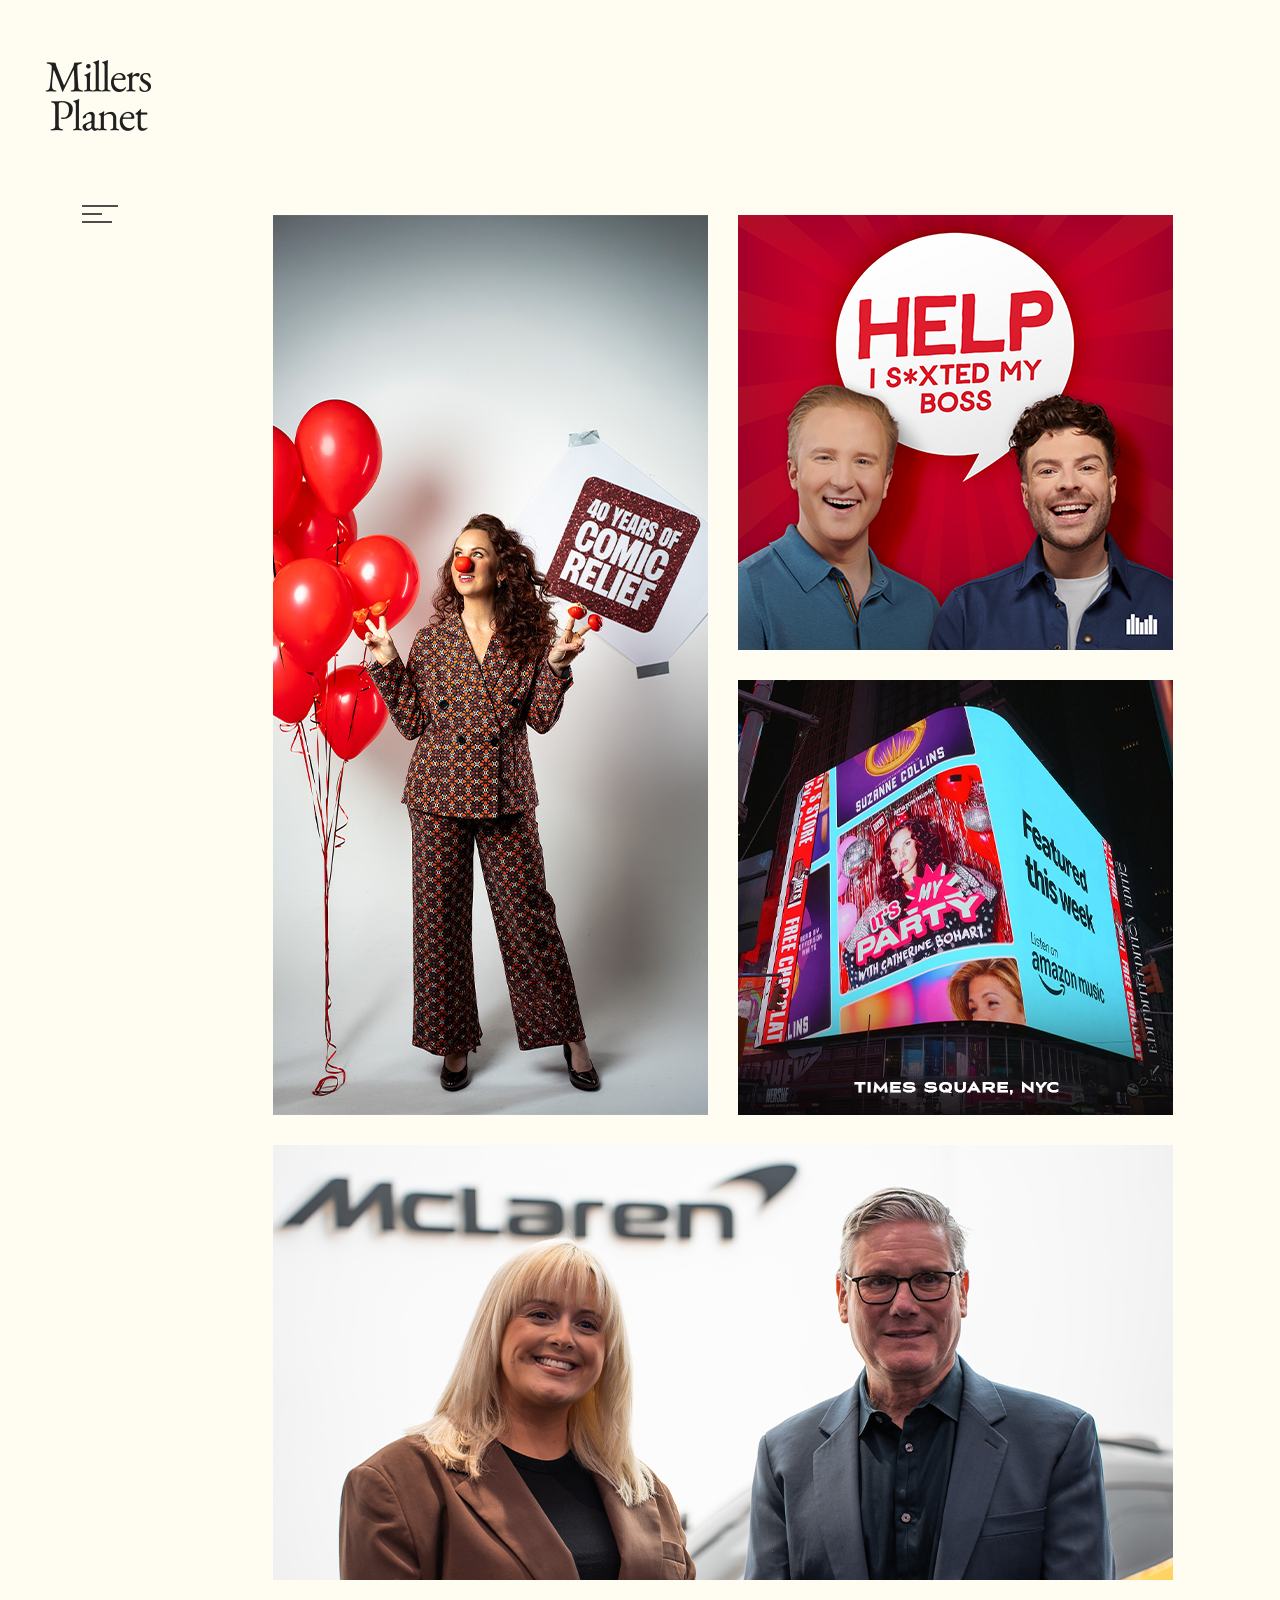
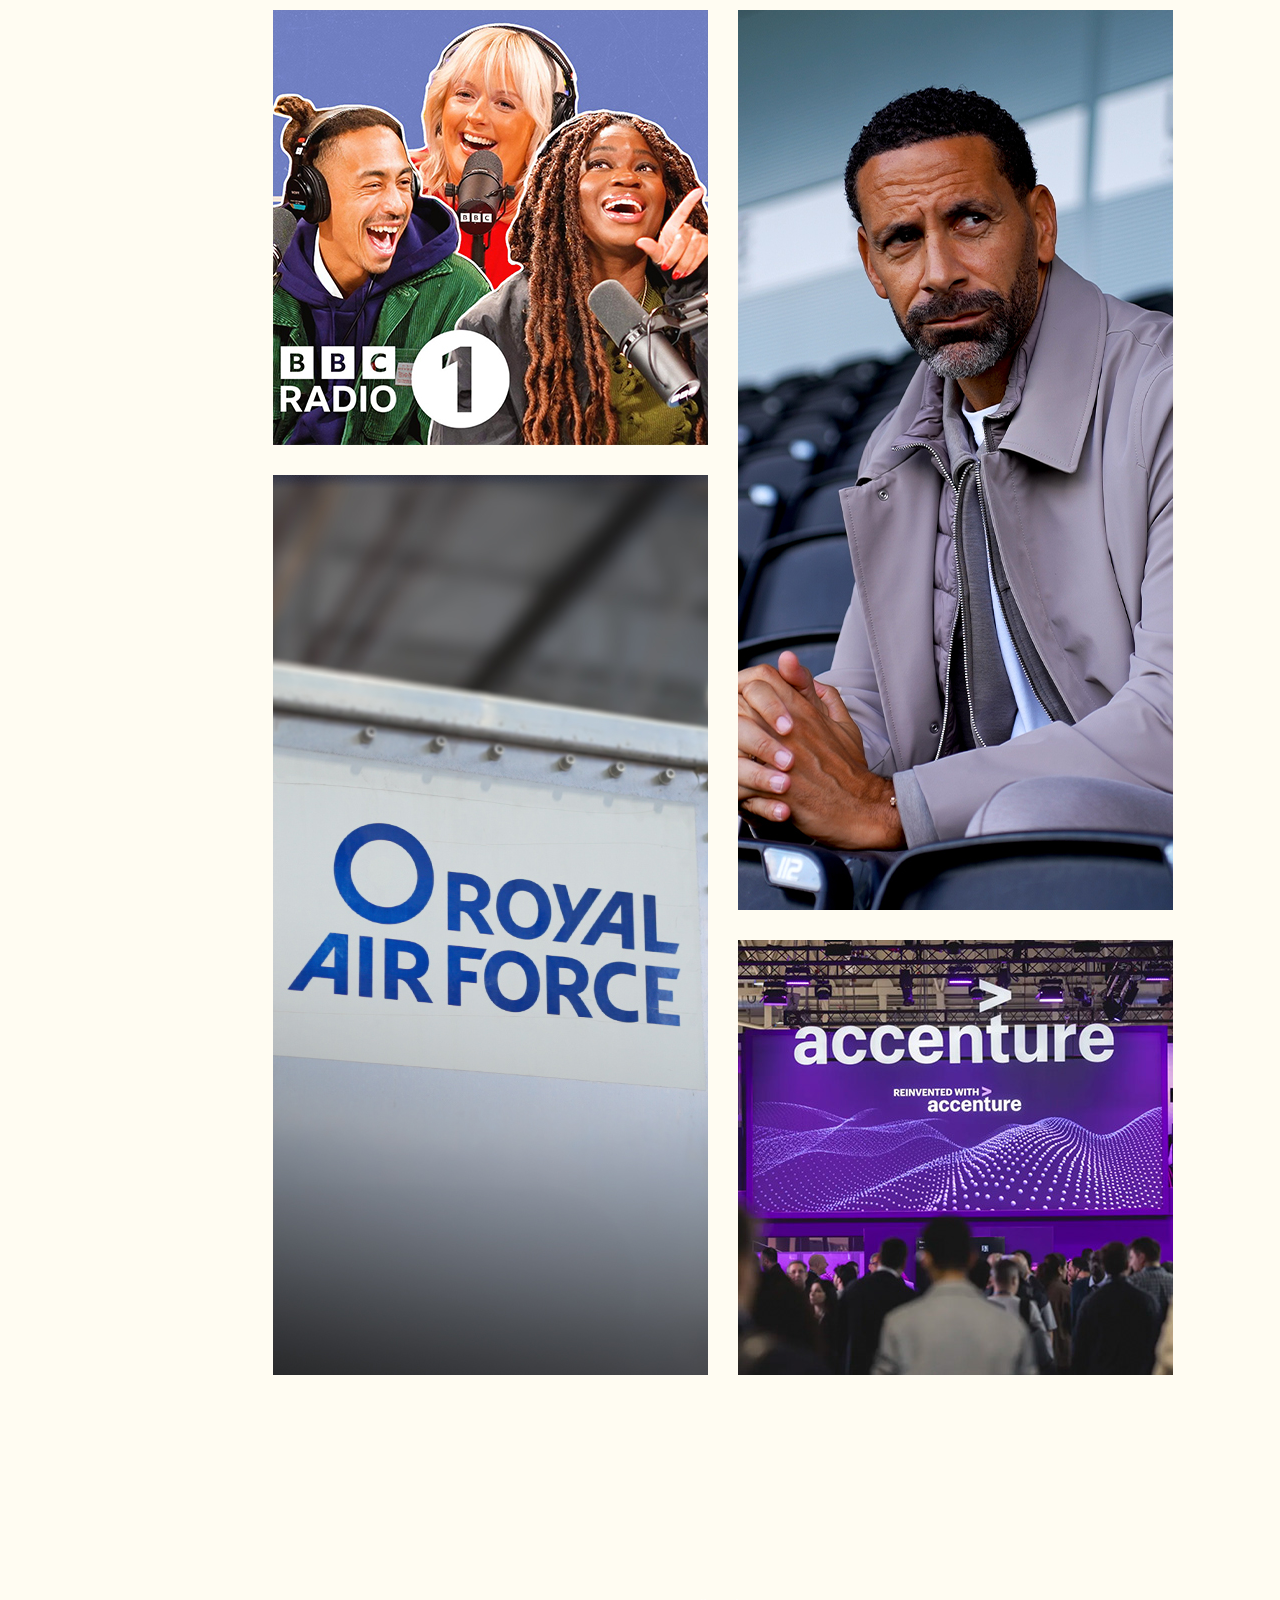
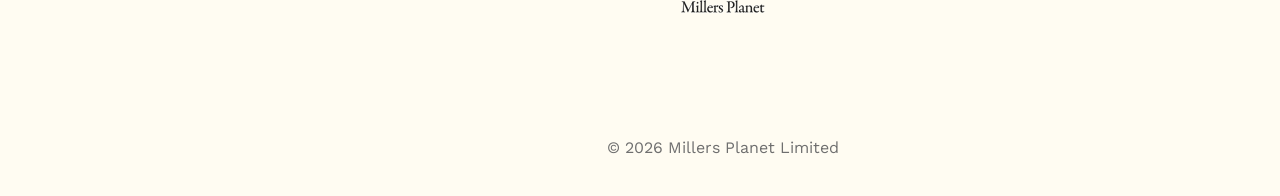
==== commit e7f458ea: "Update" ====
--- a/index.html
+++ b/index.html
@@ -26,7 +26,7 @@
             <div class="menu-holder-front">     
                 <div class="header-logo">
                     <a href="index.html">
-                        <img src="images/logo.png" alt="Pekko">
+                        <img src="images/logo.png" alt="Millers Planet logo - links to home page">
                     </a>               
                 </div>
 
@@ -79,7 +79,7 @@
                             <li class="grid-sizer"></li>
 
                             <li class="grid-item p_one_hlaf animate">
-                                    <img src="images/home_01.jpg" alt="" />
+                                    <img src="images/home_01.jpg" alt="Professional photography portfolio piece featuring artistic composition and subject matter" />
                                     <div class="portfolio-text-holder">
                                         <p class="portfolio-title">PHOTOGRAPHY</p>
                                     </div>
@@ -87,7 +87,7 @@
                             </li>
 
                             <li class="grid-item p_one_hlaf animate">
-                                    <img src="images/home_02.jpg" alt="" />
+                                    <img src="images/home_02.jpg" alt="Product mockup design showcasing creative branding and presentation concept" />
                                     <div class="portfolio-text-holder">
                                         <p class="portfolio-title">MOCKUP</p>
                                     </div>
@@ -95,7 +95,7 @@
                             </li>
 
                             <li class="grid-item p_one_hlaf animate">
-                                    <img src="images/home_03.jpg" alt="" />
+                                    <img src="images/home_03.jpg" alt="Stylish sneaker footwear displayed in professional product photography setting" />
                                     <div class="portfolio-text-holder">
                                         <p class="portfolio-title">SNEAKERS</p>
                                     </div>
@@ -103,7 +103,7 @@
                             </li>
 
                             <li class="grid-item p_one animate">
-                                    <img src="images/home_04.jpg" alt="" />
+                                    <img src="images/home_04.jpg" alt="Architectural structure featuring modern design elements and built environment composition" />
                                     <div class="portfolio-text-holder">
                                         <p class="portfolio-title">ARCHITECTURE</p>
                                     </div>
@@ -111,7 +111,7 @@
                             </li>
 
                             <li class="grid-item p_one_hlaf animate">
-                                    <img src="images/home_05.jpg" alt="" />
+                                    <img src="images/home_05.jpg" alt="Artistic work displaying creative expression through visual design and aesthetic composition" />
                                     <div class="portfolio-text-holder">
                                         <p class="portfolio-title">ART</p>
                                     </div>
@@ -119,7 +119,7 @@
                             </li>
 
                             <li class="grid-item p_one_hlaf animate">
-                                    <img src="images/home_06.jpg" alt="" />
+                                    <img src="images/home_06.jpg" alt="Professional office space interior design featuring workspace and business environment" />
                                     <div class="portfolio-text-holder">
                                         <p class="portfolio-title">OFFICE</p>
                                     </div>
@@ -127,7 +127,7 @@
                             </li>
 
                             <li class="grid-item p_one_hlaf animate">
-                                    <img src="images/home_07.jpg" alt="" />
+                                    <img src="images/home_07.jpg" alt="Fashion model portrait showcasing professional styling and photogenic presentation" />
                                     <div class="portfolio-text-holder">
                                         <p class="portfolio-title">MODEL</p>
                                     </div>
@@ -135,7 +135,7 @@
                             </li>
 
                             <li class="grid-item p_one_hlaf animate">
-                                    <img src="images/home_08.jpg" alt="" />
+                                    <img src="images/home_08.jpg" alt="Product mockup design showcasing brand identity and visual presentation strategy" />
                                     <div class="portfolio-text-holder">
                                         <p class="portfolio-title">MOCKUP</p>
                                     </div>
@@ -152,7 +152,7 @@
                 <div class="footer-content center-relative">
 
                     <div class="footer-logo">
-                        <img src="images/logo.png" alt="Pekko">
+                        <img src="images/logo2.png" alt="Millers Planet logo in footer">
                     </div>        
 
                     <div class="copyright-holder">
